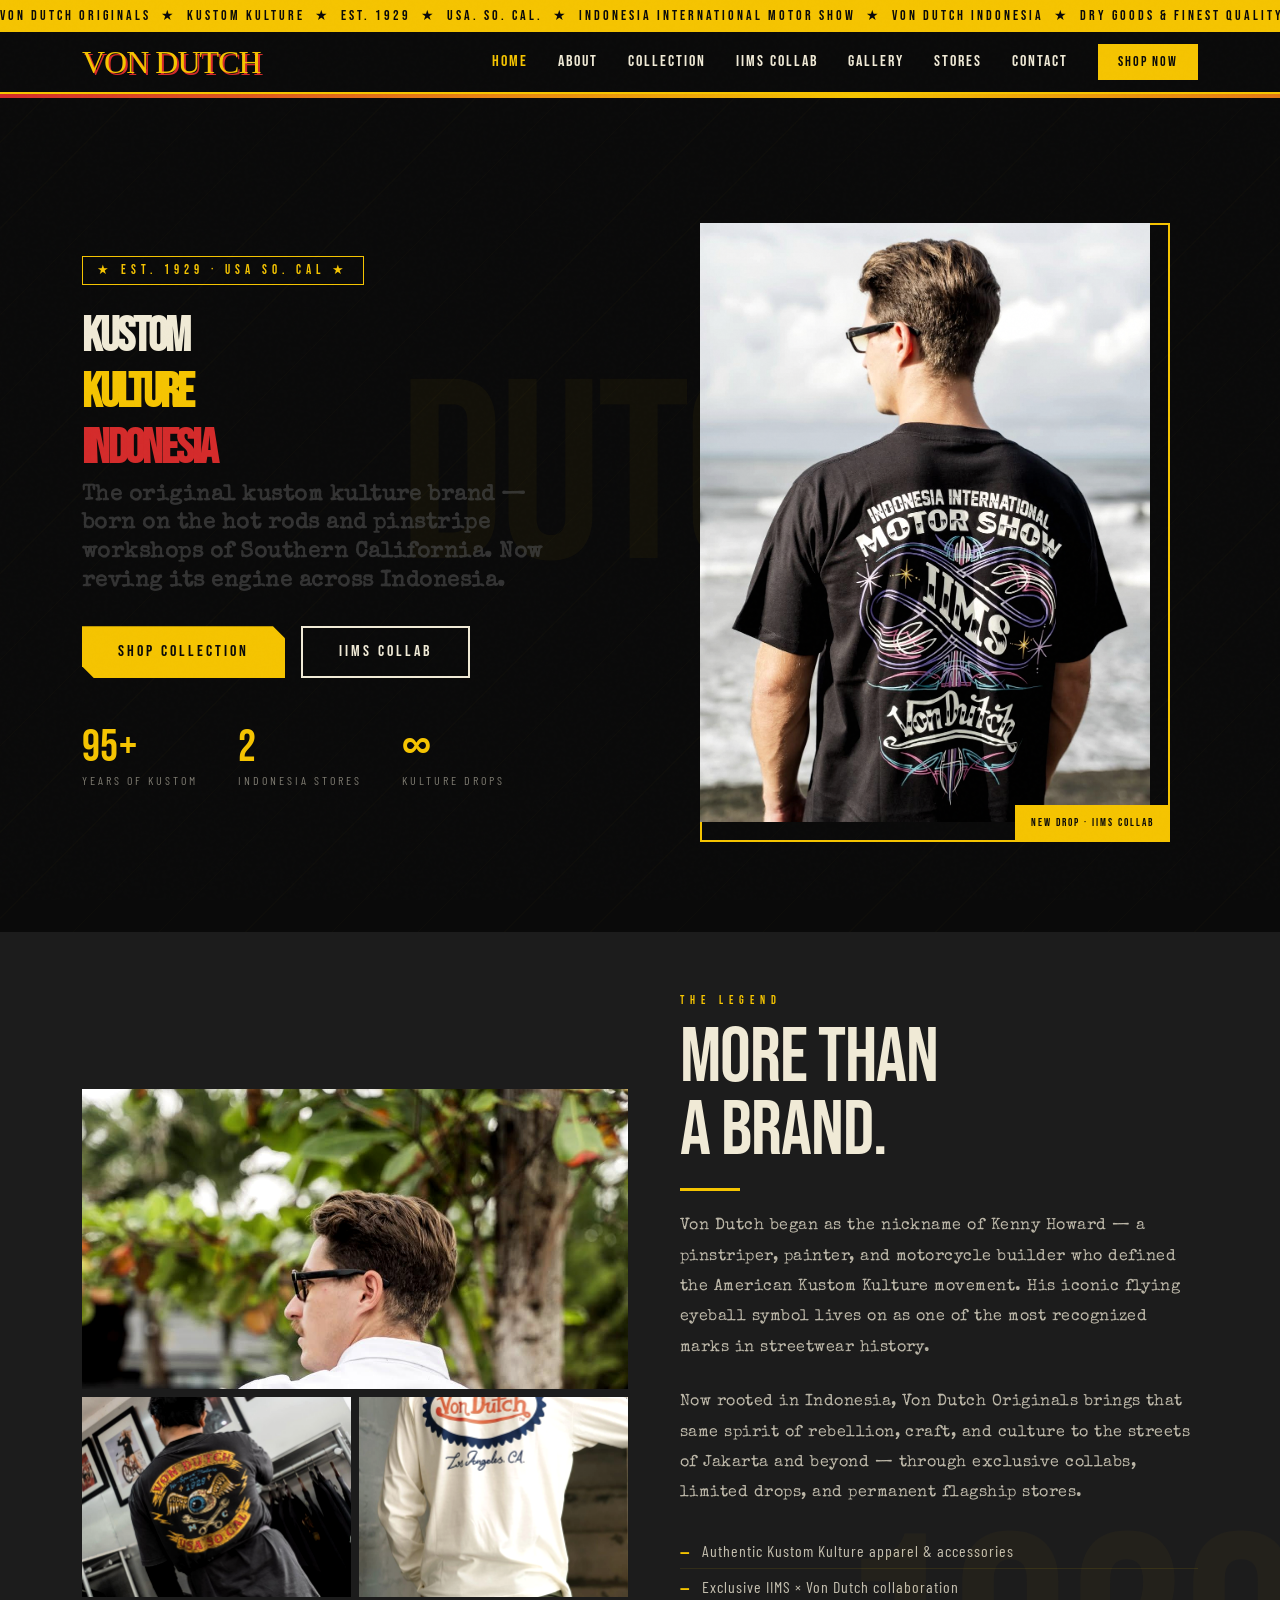
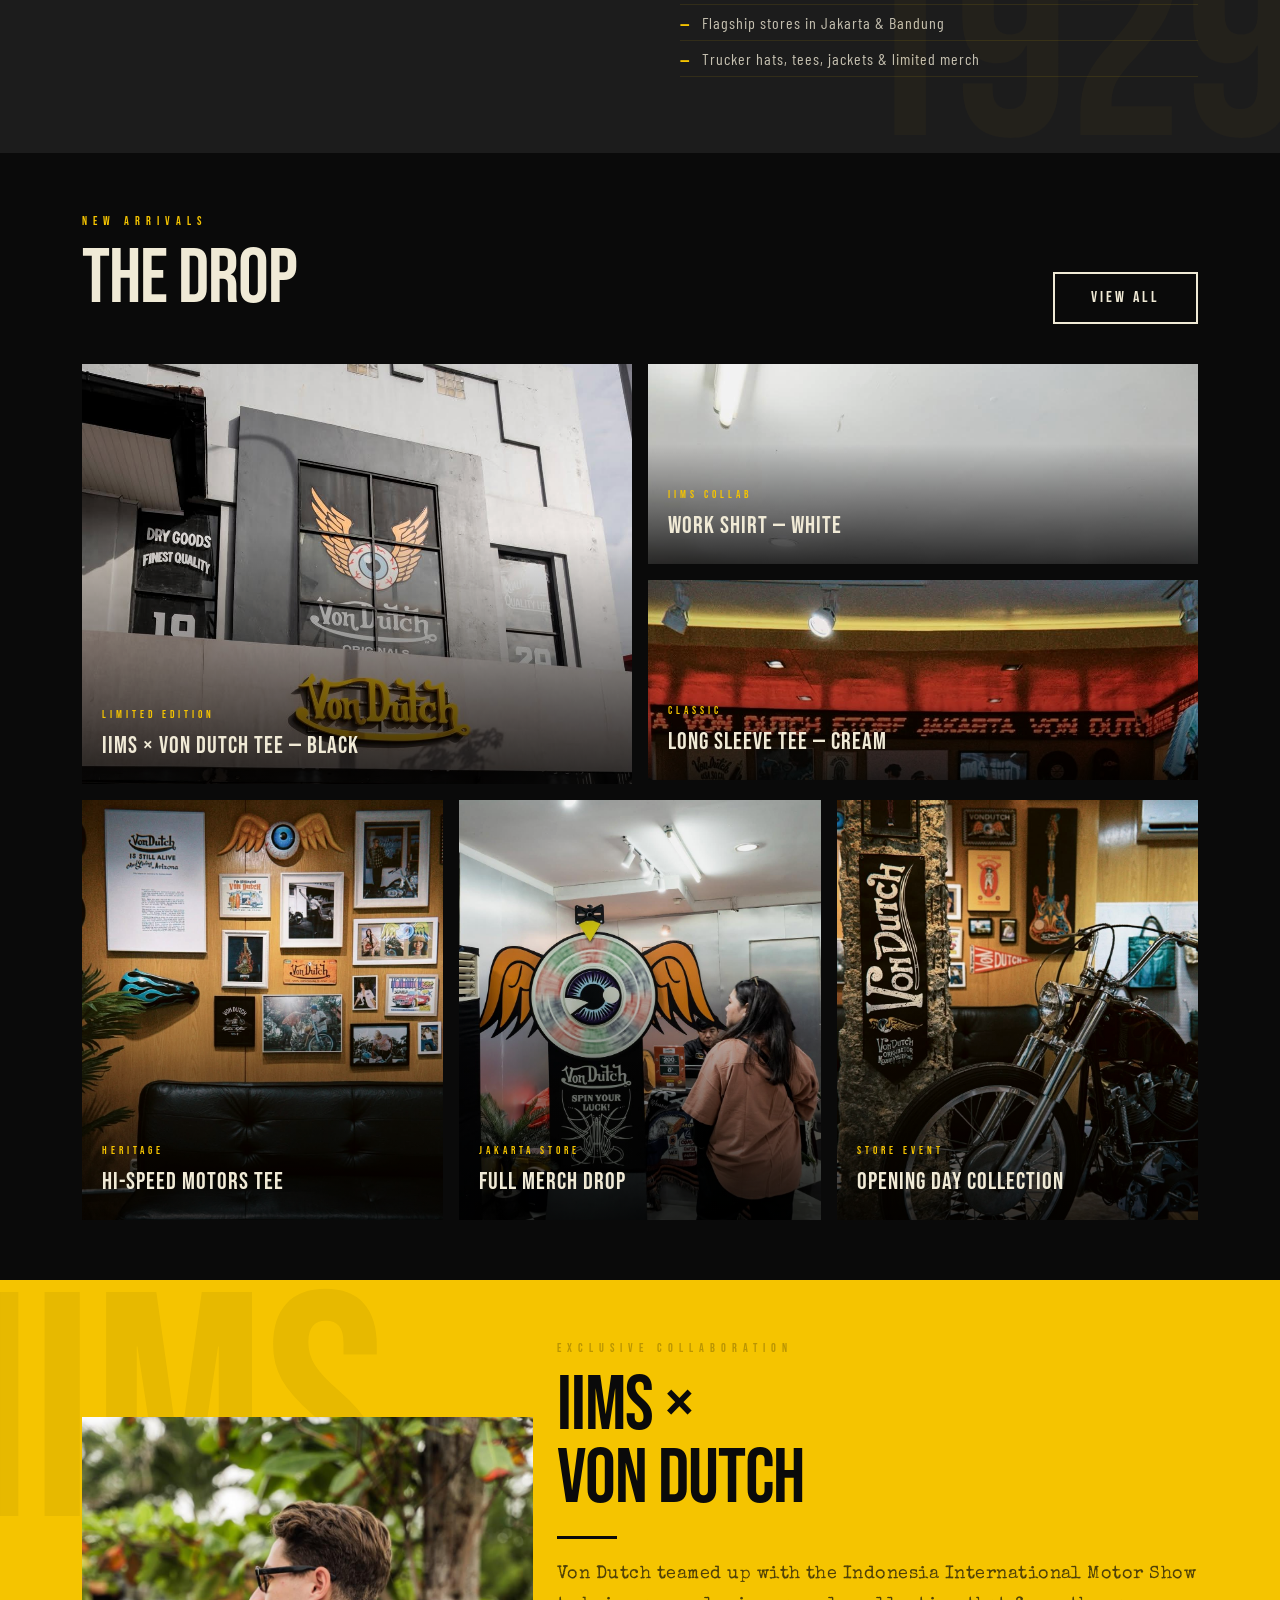
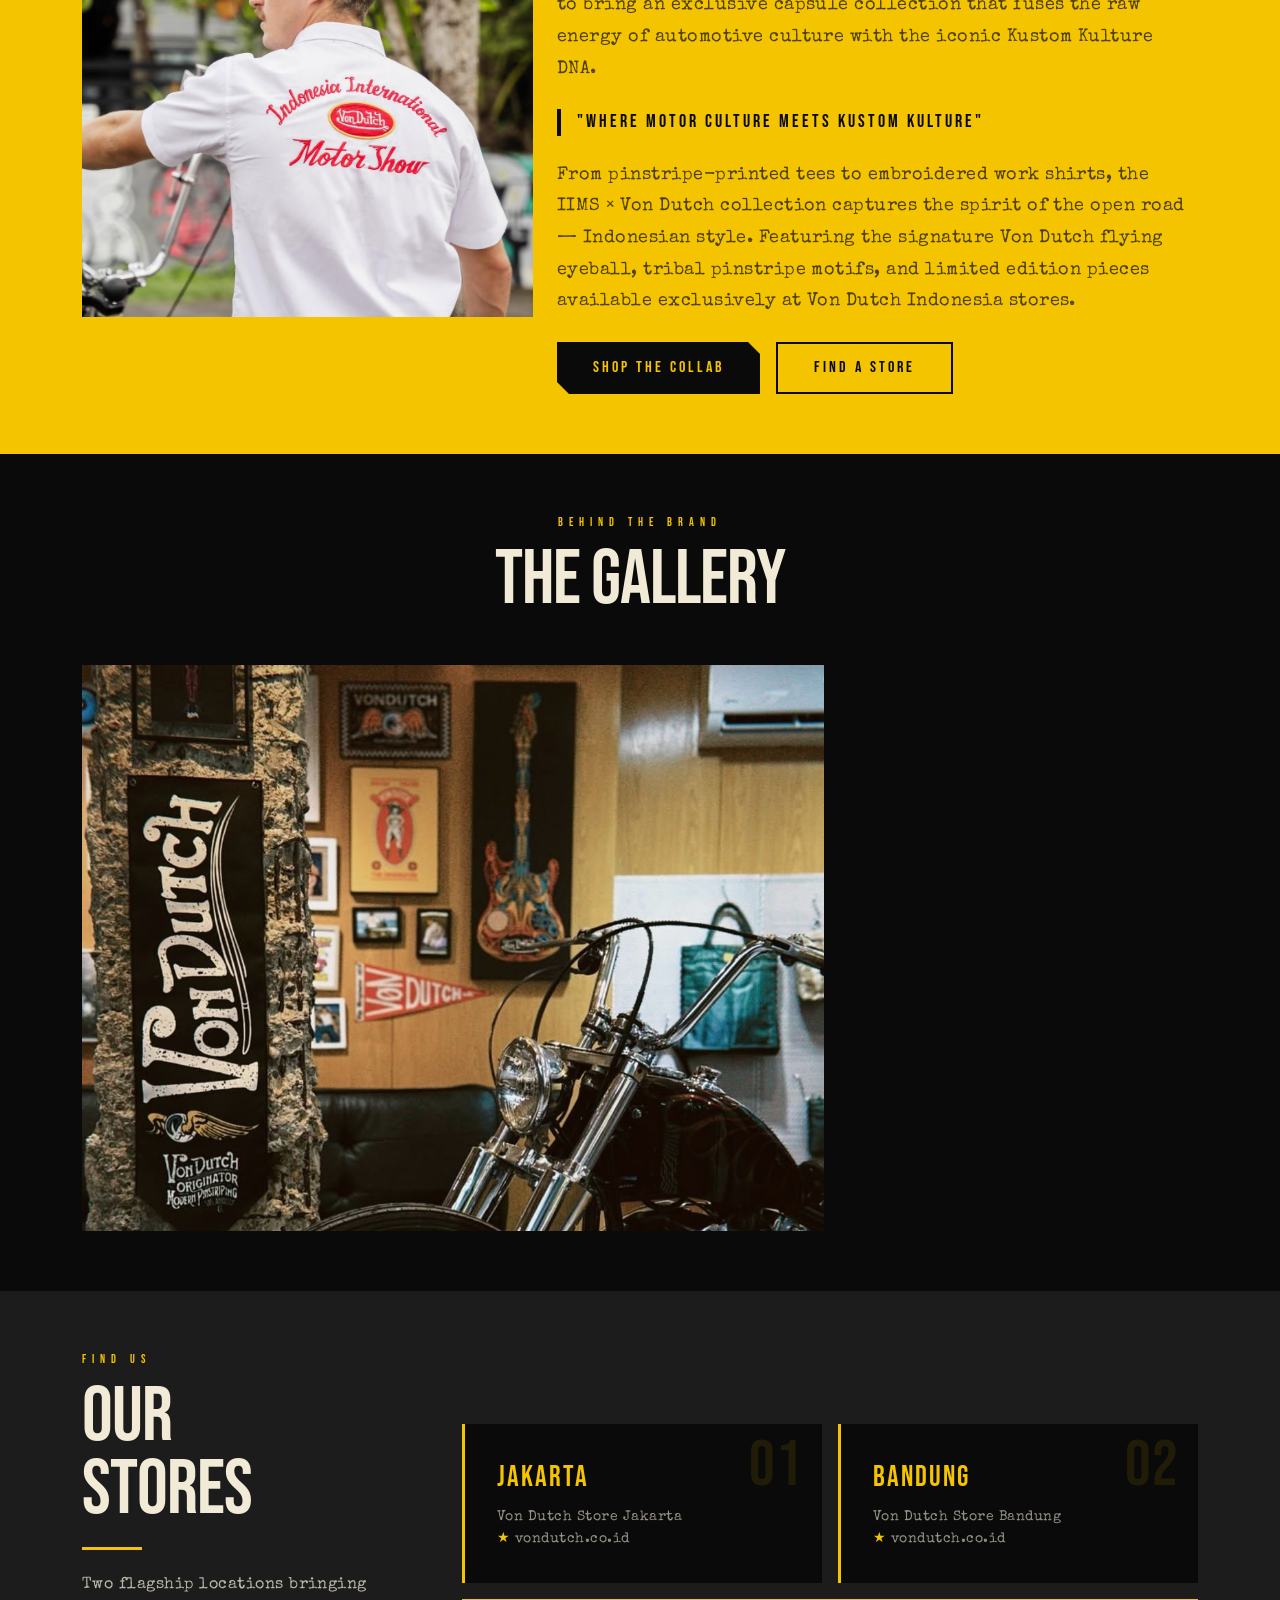
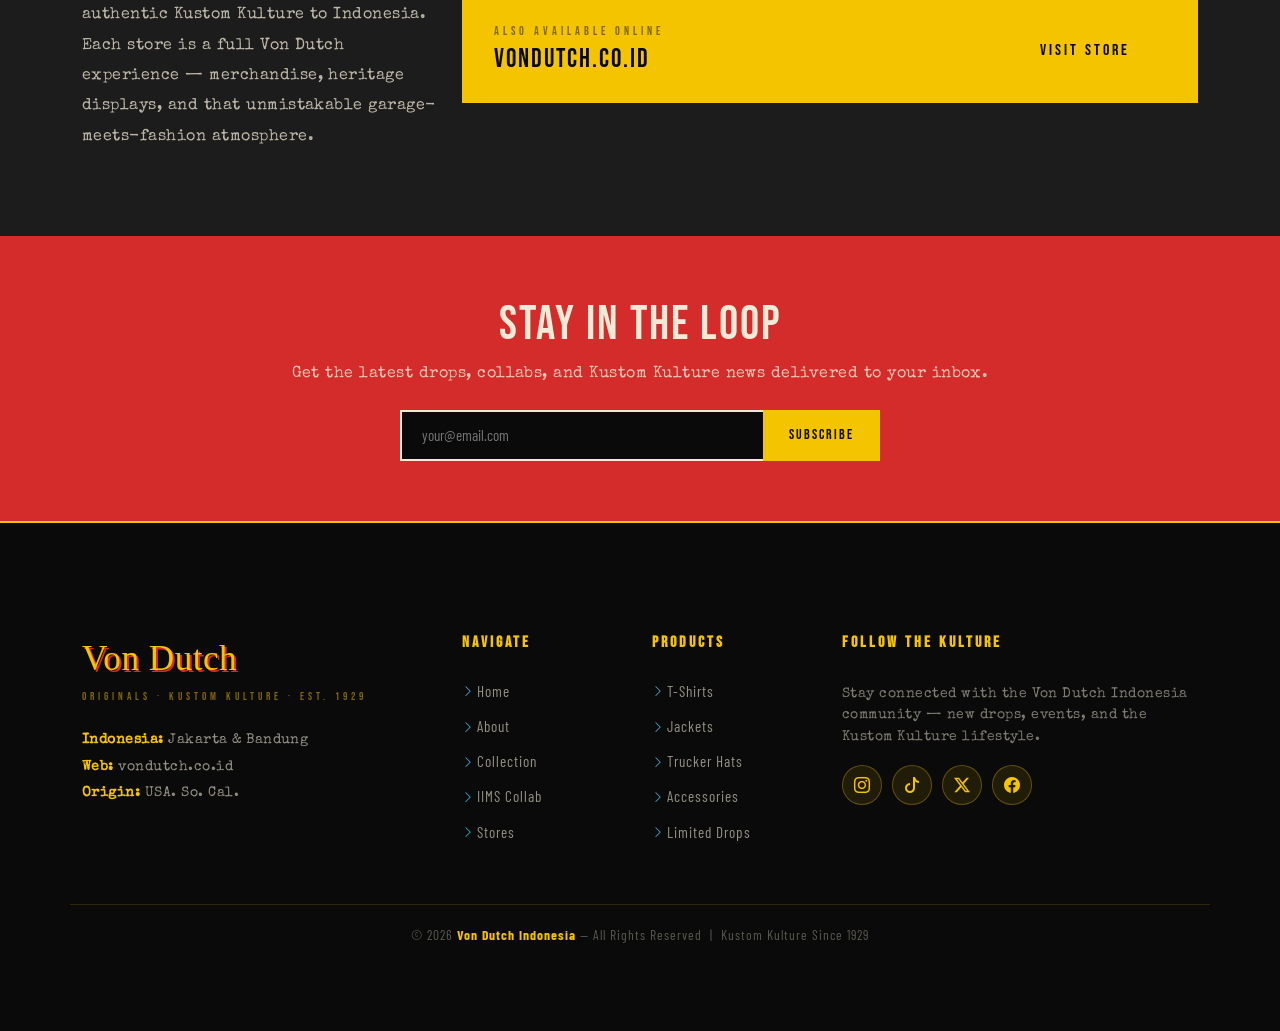
==== tugas_ets.html @ 5fc52a2a "Tugas Pra ETS" ====
<!DOCTYPE html>
<html lang="en">

<head>
  <meta charset="utf-8">
  <meta content="width=device-width, initial-scale=1.0" name="viewport">
  <title>Von Dutch Indonesia — Kustom Kulture Since 1929</title>
  <meta name="description" content="Von Dutch Originals Indonesia — Authentic American Kustom Kulture apparel and accessories.">
  <meta name="keywords" content="Von Dutch, Indonesia, Kustom Kulture, IIMS, streetwear, apparel">

  <!-- Favicons -->
  <link href="assets/img/favicon.png" rel="icon">
  <link href="assets/img/apple-touch-icon.png" rel="apple-touch-icon">

  <!-- Fonts -->
  <link href="https://fonts.googleapis.com" rel="preconnect">
  <link href="https://fonts.gstatic.com" rel="preconnect" crossorigin>
  <link href="https://fonts.googleapis.com/css2?family=Bebas+Neue&family=Permanent+Marker&family=Barlow+Condensed:ital,wght@0,300;0,400;0,600;0,700;0,900;1,700&family=Special+Elite&display=swap" rel="stylesheet">

  <!-- Vendor CSS Files -->
  <link href="assets/vendor/bootstrap/css/bootstrap.min.css" rel="stylesheet">
  <link href="assets/vendor/bootstrap-icons/bootstrap-icons.css" rel="stylesheet">
  <link href="assets/vendor/aos/aos.css" rel="stylesheet">
  <link href="assets/vendor/glightbox/css/glightbox.min.css" rel="stylesheet">
  <link href="assets/vendor/swiper/swiper-bundle.min.css" rel="stylesheet">

  <!-- Main CSS File -->
  <link href="assets/css/main.css" rel="stylesheet">
</head>

<body class="index-page">

  <!-- Ticker -->
  <div class="vd-ticker">
    <span class="vd-ticker-inner">
      VON DUTCH ORIGINALS &nbsp;★&nbsp; KUSTOM KULTURE &nbsp;★&nbsp; EST. 1929 &nbsp;★&nbsp; USA. SO. CAL. &nbsp;★&nbsp; INDONESIA INTERNATIONAL MOTOR SHOW &nbsp;★&nbsp; VON DUTCH INDONESIA &nbsp;★&nbsp; DRY GOODS & FINEST QUALITY &nbsp;★&nbsp; VONDUTCH.CO.ID &nbsp;★&nbsp; VON DUTCH ORIGINALS &nbsp;★&nbsp; KUSTOM KULTURE &nbsp;★&nbsp; EST. 1929 &nbsp;★&nbsp;
    </span>
  </div>

  <header id="header" class="header d-flex align-items-center fixed-top" style="top:32px;">
    <div class="container-fluid container-xl position-relative d-flex align-items-center">

      <a href="index.html" class="logo d-flex align-items-center me-auto">
        <h1 class="sitename">Von Dutch</h1>
      </a>

      <nav id="navmenu" class="navmenu">
        <ul>
          <li><a href="#hero" class="active">Home</a></li>
          <li><a href="#about">About</a></li>
          <li><a href="#collection">Collection</a></li>
          <li><a href="#iims">IIMS Collab</a></li>
          <li><a href="#gallery">Gallery</a></li>
          <li><a href="#stores">Stores</a></li>
          <li><a href="#contact">Contact</a></li>
        </ul>
        <i class="mobile-nav-toggle d-xl-none bi bi-list"></i>
      </nav>

      <a class="btn-getstarted" href="#collection">Shop Now</a>

    </div>
  </header>

  <!-- Pinstripe below header -->
  <div class="pinstripe" style="position:fixed;top:calc(32px + 70px);left:0;right:0;z-index:999;"></div>

  <main class="main">

    <!-- ===== HERO ===== -->
    <section id="hero" class="hero section">
      <div class="hero-bg-text">DUTCH</div>
      <div class="hero-stripes"></div>

      <div class="container" style="padding-top:60px;">
        <div class="row gy-5 align-items-center">
          <div class="col-lg-6 hero-content" data-aos="fade-right">
            <span class="hero-tag">★ Est. 1929 · USA So. Cal ★</span>
            <h1 class="hero-title">
              Kustom
              <span>Kulture</span>
              <em>Indonesia</em>
            </h1>
            <p class="hero-sub">
              The original kustom kulture brand — born on the hot rods and pinstripe workshops of Southern California. Now reving its engine across Indonesia.
            </p>
            <div class="hero-cta">
              <a href="#collection" class="btn-vd-primary">Shop Collection</a>
              <a href="#iims" class="btn-vd-outline">IIMS Collab</a>
            </div>
            <div class="hero-stats">
              <div class="stat-item">
                <div class="stat-num">95+</div>
                <div class="stat-label">Years of Kustom</div>
              </div>
              <div class="stat-item">
                <div class="stat-num">2</div>
                <div class="stat-label">Indonesia Stores</div>
              </div>
              <div class="stat-item">
                <div class="stat-num">∞</div>
                <div class="stat-label">Kulture Drops</div>
              </div>
            </div>
          </div>

          <div class="col-lg-6 hero-img-col" data-aos="fade-left" data-aos-delay="200">
            <div class="hero-img-frame">
              <img src="assets/img/blog/art1.jpeg"
                   onerror="this.src='assets/img/hero-img.png'" alt="Von Dutch IIMS White Shirt">
              <div class="hero-badge">New Drop · IIMS Collab</div>
            </div>
          </div>
        </div>
      </div>
    </section>

    <!-- ===== ABOUT ===== -->
    <section id="about" class="about section">
      <div class="container">
        <div class="row gy-5 align-items-center">
          <div class="col-lg-6" data-aos="fade-right">
            <div class="about-img-grid">
              <img class="img-main"
                src="assets/img/blog/art2.jpeg"
                onerror="this.src='assets/img/about.jpg'" alt="Von Dutch Store Indonesia">
              <img class="img-small"
                src="assets/img/blog/art3.jpeg"
                onerror="this.src='assets/img/about.jpg'" alt="Von Dutch Motorcycle Interior">
              <img class="img-small"
                src="assets/img/blog/art4.jpeg"
                onerror="this.src='assets/img/about.jpg'" alt="Von Dutch Store Wall">
            </div>
          </div>

          <div class="col-lg-6 about-content" data-aos="fade-left" data-aos-delay="150">
            <span class="vd-section-label">The Legend</span>
            <h2 class="vd-section-title">More Than<br>A Brand.</h2>
            <div class="vd-divider"></div>
            <p class="about-text">
              Von Dutch began as the nickname of Kenny Howard — a pinstriper, painter, and motorcycle builder who defined the American Kustom Kulture movement. His iconic flying eyeball symbol lives on as one of the most recognized marks in streetwear history.
            </p>
            <p class="about-text">
              Now rooted in Indonesia, Von Dutch Originals brings that same spirit of rebellion, craft, and culture to the streets of Jakarta and beyond — through exclusive collabs, limited drops, and permanent flagship stores.
            </p>
            <ul class="vd-checklist mt-4">
              <li>Authentic Kustom Kulture apparel & accessories</li>
              <li>Exclusive IIMS × Von Dutch collaboration</li>
              <li>Flagship stores in Jakarta & Bandung</li>
              <li>Trucker hats, tees, jackets & limited merch</li>
            </ul>
          </div>
        </div>
      </div>
    </section>

    <!-- ===== COLLECTION ===== -->
    <section id="collection" class="section">
      <div class="container">
        <div class="collection-header" data-aos="fade-up">
          <div>
            <span class="vd-section-label">New Arrivals</span>
            <h2 class="vd-section-title">The Drop</h2>
          </div>
          <a href="https://www.vondutch.co.id" class="btn-vd-outline" target="_blank">View All</a>
        </div>

        <div class="row g-3">
          <div class="col-lg-6" data-aos="fade-up" data-aos-delay="100">
            <div class="product-card">
              <img src="assets/img/blog/store1.jpeg"
                   onerror="this.src='assets/img/portfolio/portfolio-1.webp'"
                   alt="IIMS Tee Black">
              <div class="product-card-info">
                <div class="product-card-tag">Limited Edition</div>
                <div class="product-card-title">IIMS × Von Dutch Tee — Black</div>
              </div>
            </div>
          </div>
          <div class="col-lg-6" data-aos="fade-up" data-aos-delay="200">
            <div class="row g-3">
              <div class="col-12">
                <div class="product-card">
                  <img src="assets/img/blog/store2.jpeg"
                       alt="IIMS Shirt White" style="height:200px;">
                  <div class="product-card-info">
                    <div class="product-card-tag">IIMS Collab</div>
                    <div class="product-card-title">Work Shirt — White</div>
                  </div>
                </div>
              </div>
              <div class="col-12">
                <div class="product-card">
                  <img src="assets/img/blog/store3.jpeg"
                       alt="Von Dutch Long Sleeve" style="height:200px;">
                  <div class="product-card-info">
                    <div class="product-card-tag">Classic</div>
                    <div class="product-card-title">Long Sleeve Tee — Cream</div>
                  </div>
                </div>
              </div>
            </div>
          </div>

          <div class="col-lg-4" data-aos="fade-up" data-aos-delay="100">
            <div class="product-card">
              <img src="assets/img/blog/store4.jpeg"
                   alt="Hi-Speed Motors Tee">
              <div class="product-card-info">
                <div class="product-card-tag">Heritage</div>
                <div class="product-card-title">Hi-Speed Motors Tee</div>
              </div>
            </div>
          </div>
          <div class="col-lg-4" data-aos="fade-up" data-aos-delay="200">
            <div class="product-card">
              <img src="assets/img/blog/store5.jpeg"
                   alt="Jakarta Store Merch">
              <div class="product-card-info">
                <div class="product-card-tag">Jakarta Store</div>
                <div class="product-card-title">Full Merch Drop</div>
              </div>
            </div>
          </div>
          <div class="col-lg-4" data-aos="fade-up" data-aos-delay="300">
            <div class="product-card">
              <img src="assets/img/blog/motor.jpeg"
                   alt="Store Event">
              <div class="product-card-info">
                <div class="product-card-tag">Store Event</div>
                <div class="product-card-title">Opening Day Collection</div>
              </div>
            </div>
          </div>
        </div>
      </div>
    </section>

    <!-- ===== IIMS COLLAB ===== -->
    <section id="iims" class="section">
      <div class="container">
        <div class="row gy-5 align-items-center">
          <div class="col-lg-5" data-aos="fade-right">
            <div class="iims-img-wrap">
              <img src="assets/img/blog/art2.jpeg"
                   
                   alt="IIMS Von Dutch Spin Wheel">
            </div>
          </div>
          <div class="col-lg-7" data-aos="fade-left" data-aos-delay="150">
            <span class="vd-section-label" style="color:rgba(10,10,10,0.5);">Exclusive Collaboration</span>
            <h2 class="vd-section-title">IIMS ×<br>Von Dutch</h2>
            <div class="vd-divider" style="background:var(--vd-black);"></div>
            <p class="iims-text">
              Von Dutch teamed up with the Indonesia International Motor Show to bring an exclusive capsule collection that fuses the raw energy of automotive culture with the iconic Kustom Kulture DNA.
            </p>
            <div class="iims-highlight">
              "Where Motor Culture Meets Kustom Kulture"
            </div>
            <p class="iims-text">
              From pinstripe-printed tees to embroidered work shirts, the IIMS × Von Dutch collection captures the spirit of the open road — Indonesian style. Featuring the signature Von Dutch flying eyeball, tribal pinstripe motifs, and limited edition pieces available exclusively at Von Dutch Indonesia stores.
            </p>
            <div class="mt-4 d-flex gap-3 flex-wrap">
              <a href="#collection" class="btn-vd-primary" style="background:var(--vd-black);color:var(--vd-yellow);">Shop the Collab</a>
              <a href="#stores" class="btn-vd-outline" style="border-color:var(--vd-black);color:var(--vd-black);">Find a Store</a>
            </div>
          </div>
        </div>
      </div>
    </section>

    <!-- ===== GALLERY ===== -->
    <section id="gallery" class="section">
      <div class="container">
        <div class="text-center mb-5" data-aos="fade-up">
          <span class="vd-section-label">Behind The Brand</span>
          <h2 class="vd-section-title">The Gallery</h2>
        </div>
        <div class="gallery-grid" data-aos="fade-up" data-aos-delay="100">
          <div class="gallery-item">
            <img src="assets/img/blog/motor.jpeg"
                
          </div>
          <div class="gallery-item">
            <img src="assets/img/blog/art2.jpeg"
                
          </div>
          <div class="gallery-item">
            <img src="assets/img/blog/art3.jpeg"
                
          </div>
          <div class="gallery-item">
            <img src="assets/img/blog/art4.jpeg"
                
          </div>
          <div class="gallery-item">
            <img src="assets/img/blog/art5.jpeg"
               
          </div>
        </div>
      </div>
    </section>

    <!-- ===== STORES ===== -->
    <section id="stores" class="section">
      <div class="container">
        <div class="row gy-4 align-items-center">
          <div class="col-lg-4" data-aos="fade-right">
            <span class="vd-section-label">Find Us</span>
            <h2 class="vd-section-title">Our<br>Stores</h2>
            <div class="vd-divider"></div>
            <p class="about-text">
              Two flagship locations bringing authentic Kustom Kulture to Indonesia. Each store is a full Von Dutch experience — merchandise, heritage displays, and that unmistakable garage-meets-fashion atmosphere.
            </p>
          </div>
          <div class="col-lg-8" data-aos="fade-left" data-aos-delay="150">
            <div class="row g-3">
              <div class="col-md-6">
                <div class="store-card">
                  <div class="store-num">01</div>
                  <div class="store-city">Jakarta</div>
                  <div class="store-address">
                    Von Dutch Store Jakarta<br>
                    <span style="color:var(--vd-yellow);">★</span> vondutch.co.id
                  </div>
                </div>
              </div>
              <div class="col-md-6">
                <div class="store-card">
                  <div class="store-num">02</div>
                  <div class="store-city">Bandung</div>
                  <div class="store-address">
                    Von Dutch Store Bandung<br>
                    <span style="color:var(--vd-yellow);">★</span> vondutch.co.id
                  </div>
                </div>
              </div>
              <div class="col-12">
                <div style="background:var(--vd-yellow);padding:24px 32px;display:flex;justify-content:space-between;align-items:center;flex-wrap:wrap;gap:16px;">
                  <div>
                    <div style="font-family:var(--font-display);font-size:0.75rem;letter-spacing:4px;color:var(--vd-black);opacity:0.5;text-transform:uppercase;">Also Available Online</div>
                    <div style="font-family:var(--font-display);font-size:1.6rem;letter-spacing:2px;color:var(--vd-black);text-transform:uppercase;">vondutch.co.id</div>
                  </div>
                  <a href="https://www.vondutch.co.id" target="_blank" class="btn-vd-primary" style="margin:0;">Visit Store</a>
                </div>
              </div>
            </div>
          </div>
        </div>
      </div>
    </section>

    <!-- ===== NEWSLETTER ===== -->
    <div class="vd-newsletter" id="contact">
      <div class="container text-center" data-aos="fade-up">
        <h3>Stay In The Loop</h3>
        <p class="mb-4">Get the latest drops, collabs, and Kustom Kulture news delivered to your inbox.</p>
        <div class="newsletter-input-wrap mx-auto">
          <input type="email" placeholder="your@email.com">
          <button type="button">Subscribe</button>
        </div>
      </div>
    </div>

  </main>

  <!-- Footer -->
  <footer id="footer" class="footer">
    <div class="container footer-top">
      <div class="row gy-4">
        <div class="col-lg-4 col-md-6 footer-about">
          <div class="footer-logo-text mb-1">Von Dutch</div>
          <div class="footer-tagline mb-3">Originals · Kustom Kulture · Est. 1929</div>
          <div class="footer-contact pt-2">
            <p><strong>Indonesia:</strong> <span>Jakarta & Bandung</span></p>
            <p><strong>Web:</strong> <span>vondutch.co.id</span></p>
            <p><strong>Origin:</strong> <span>USA. So. Cal.</span></p>
          </div>
        </div>

        <div class="col-lg-2 col-md-3 footer-links">
          <h4>Navigate</h4>
          <ul>
            <li><i class="bi bi-chevron-right"></i> <a href="#hero">Home</a></li>
            <li><i class="bi bi-chevron-right"></i> <a href="#about">About</a></li>
            <li><i class="bi bi-chevron-right"></i> <a href="#collection">Collection</a></li>
            <li><i class="bi bi-chevron-right"></i> <a href="#iims">IIMS Collab</a></li>
            <li><i class="bi bi-chevron-right"></i> <a href="#stores">Stores</a></li>
          </ul>
        </div>

        <div class="col-lg-2 col-md-3 footer-links">
          <h4>Products</h4>
          <ul>
            <li><i class="bi bi-chevron-right"></i> <a href="#">T-Shirts</a></li>
            <li><i class="bi bi-chevron-right"></i> <a href="#">Jackets</a></li>
            <li><i class="bi bi-chevron-right"></i> <a href="#">Trucker Hats</a></li>
            <li><i class="bi bi-chevron-right"></i> <a href="#">Accessories</a></li>
            <li><i class="bi bi-chevron-right"></i> <a href="#">Limited Drops</a></li>
          </ul>
        </div>

        <div class="col-lg-4 col-md-12">
          <h4>Follow the Kulture</h4>
          <p style="font-family:var(--font-type);color:rgba(240,234,214,0.5);font-size:0.9rem;">Stay connected with the Von Dutch Indonesia community — new drops, events, and the Kustom Kulture lifestyle.</p>
          <div class="social-links d-flex mt-3">
            <a href=""><i class="bi bi-instagram"></i></a>
            <a href=""><i class="bi bi-tiktok"></i></a>
            <a href=""><i class="bi bi-twitter-x"></i></a>
            <a href=""><i class="bi bi-facebook"></i></a>
          </div>
        </div>
      </div>
    </div>

    <div class="container vd-copyright text-center mt-4">
      <p>© 2026 <strong style="color:var(--vd-yellow);">Von Dutch Indonesia</strong> — All Rights Reserved &nbsp;|&nbsp; Kustom Kulture Since 1929</p>
    </div>
  </footer>

  <!-- Scroll Top -->
  <a href="#" id="scroll-top" class="scroll-top d-flex align-items-center justify-content-center"><i class="bi bi-arrow-up-short"></i></a>

  <!-- Preloader -->
  <div id="preloader"></div>

  <!-- Vendor JS Files -->
  <script src="assets/vendor/bootstrap/js/bootstrap.bundle.min.js"></script>
  <script src="assets/vendor/php-email-form/validate.js"></script>
  <script src="assets/vendor/aos/aos.js"></script>
  <script src="assets/vendor/glightbox/js/glightbox.min.js"></script>
  <script src="assets/vendor/swiper/swiper-bundle.min.js"></script>
  <script src="assets/vendor/waypoints/noframework.waypoints.js"></script>
  <script src="assets/vendor/imagesloaded/imagesloaded.pkgd.min.js"></script>
  <script src="assets/vendor/isotope-layout/isotope.pkgd.min.js"></script>
  <script src="assets/js/main.js"></script>

  <script>
    // Fix header offset for ticker
    document.addEventListener('DOMContentLoaded', () => {
      const header = document.getElementById('header');
      const ticker = document.querySelector('.vd-ticker');
      if (ticker && header) {
        const tickerH = ticker.offsetHeight;
        header.style.top = tickerH + 'px';
        document.querySelector('.pinstripe').style.top = (tickerH + header.offsetHeight) + 'px';
      }
    });
  </script>

</body>
</html>
---- assets/css/main.css ----
/**
* Template Name: Arsha
* Template URL: https://bootstrapmade.com/arsha-free-bootstrap-html-template-corporate/
* Updated: Feb 22 2025 with Bootstrap v5.3.3
* Author: BootstrapMade.com
* License: https://bootstrapmade.com/license/
*/

/*--------------------------------------------------------------
# Font & Color Variables
# Help: https://bootstrapmade.com/color-system/
--------------------------------------------------------------*/
/* Fonts */
:root {
  --default-font: "Open Sans",  system-ui, -apple-system, "Segoe UI", Roboto, "Helvetica Neue", Arial, "Noto Sans", "Liberation Sans", sans-serif, "Apple Color Emoji", "Segoe UI Emoji", "Segoe UI Symbol", "Noto Color Emoji";
  --heading-font: "Jost",  sans-serif;
  --nav-font: "Poppins",  sans-serif;
}

/* Global Colors - The following color variables are used throughout the website. Updating them here will change the color scheme of the entire website */
:root { 
  --background-color: #ffffff; /* Background color for the entire website, including individual sections */
  --default-color: #444444; /* Default color used for the majority of the text content across the entire website */
  --heading-color: #37517e; /* Color for headings, subheadings and title throughout the website */
  --accent-color: #47b2e4; /* Accent color that represents your brand on the website. It's used for buttons, links, and other elements that need to stand out */
  --surface-color: #ffffff; /* The surface color is used as a background of boxed elements within sections, such as cards, icon boxes, or other elements that require a visual separation from the global background. */
  --contrast-color: #ffffff; /* Contrast color for text, ensuring readability against backgrounds of accent, heading, or default colors. */
}

/* Nav Menu Colors - The following color variables are used specifically for the navigation menu. They are separate from the global colors to allow for more customization options */
:root {
  --nav-color: #ffffff;  /* The default color of the main navmenu links */
  --nav-hover-color: #47b2e4; /* Applied to main navmenu links when they are hovered over or active */
  --nav-mobile-background-color: #ffffff; /* Used as the background color for mobile navigation menu */
  --nav-dropdown-background-color: #ffffff; /* Used as the background color for dropdown items that appear when hovering over primary navigation items */
  --nav-dropdown-color: #444444; /* Used for navigation links of the dropdown items in the navigation menu. */
  --nav-dropdown-hover-color: #47b2e4; /* Similar to --nav-hover-color, this color is applied to dropdown navigation links when they are hovered over. */
}

/* Color Presets - These classes override global colors when applied to any section or element, providing reuse of the sam color scheme. */

.light-background {
  --background-color: #f5f6f8;
  --surface-color: #ffffff;
}

.dark-background {
  --background-color: #37517e;
  --default-color: #ffffff;
  --heading-color: #ffffff;
  --surface-color: #4668a2;
  --contrast-color: #ffffff;
}

/* Smooth scroll */
:root {
  scroll-behavior: smooth;
}

/*--------------------------------------------------------------
# General Styling & Shared Classes
--------------------------------------------------------------*/
body {
  color: var(--default-color);
  background-color: var(--background-color);
  font-family: var(--default-font);
}

a {
  color: var(--accent-color);
  text-decoration: none;
  transition: 0.3s;
}

a:hover {
  color: color-mix(in srgb, var(--accent-color), transparent 25%);
  text-decoration: none;
}

h1,
h2,
h3,
h4,
h5,
h6 {
  color: var(--heading-color);
  font-family: var(--heading-font);
}

/* PHP Email Form Messages
------------------------------*/
.php-email-form .error-message {
  display: none;
  background: #df1529;
  color: #ffffff;
  text-align: left;
  padding: 15px;
  margin-bottom: 24px;
  font-weight: 600;
}

.php-email-form .sent-message {
  display: none;
  color: #ffffff;
  background: #059652;
  text-align: center;
  padding: 15px;
  margin-bottom: 24px;
  font-weight: 600;
}

.php-email-form .loading {
  display: none;
  background: var(--surface-color);
  text-align: center;
  padding: 15px;
  margin-bottom: 24px;
}

.php-email-form .loading:before {
  content: "";
  display: inline-block;
  border-radius: 50%;
  width: 24px;
  height: 24px;
  margin: 0 10px -6px 0;
  border: 3px solid var(--accent-color);
  border-top-color: var(--surface-color);
  animation: php-email-form-loading 1s linear infinite;
}

@keyframes php-email-form-loading {
  0% {
    transform: rotate(0deg);
  }

  100% {
    transform: rotate(360deg);
  }
}

/*--------------------------------------------------------------
# Global Header
--------------------------------------------------------------*/
.header {
  --background-color: #3d4d6a;
  --heading-color: #ffffff;
  color: var(--default-color);
  background-color: var(--background-color);
  padding: 15px 0;
  transition: all 0.5s;
  z-index: 997;
}

.header .logo {
  line-height: 1;
}

.header .logo img {
  max-height: 36px;
  margin-right: 8px;
}

.header .logo h1 {
  font-size: 30px;
  margin: 0;
  font-weight: 500;
  color: var(--heading-color);
  letter-spacing: 2px;
  text-transform: uppercase;
}

.header .btn-getstarted,
.header .btn-getstarted:focus {
  color: var(--contrast-color);
  background: var(--accent-color);
  font-size: 14px;
  padding: 8px 25px;
  margin: 0 0 0 30px;
  border-radius: 50px;
  transition: 0.3s;
}

.header .btn-getstarted:hover,
.header .btn-getstarted:focus:hover {
  color: var(--contrast-color);
  background: color-mix(in srgb, var(--accent-color), transparent 15%);
}

@media (max-width: 1200px) {
  .header .logo {
    order: 1;
  }

  .header .btn-getstarted {
    order: 2;
    margin: 0 15px 0 0;
    padding: 6px 15px;
  }

  .header .navmenu {
    order: 3;
  }
}

/* Index Page Header
------------------------------*/
.index-page .header {
  --background-color: rgba(255, 255, 255, 0);
  --heading-color: #ffffff;
  --nav-color: #ffffff;
}

/* Index Page Header on Scroll
------------------------------*/
.index-page.scrolled .header {
  --background-color: rgba(40, 58, 90, 0.9);
}

/*--------------------------------------------------------------
# Navigation Menu
--------------------------------------------------------------*/
/* Desktop Navigation */
@media (min-width: 1200px) {
  .navmenu {
    padding: 0;
  }

  .navmenu ul {
    margin: 0;
    padding: 0;
    display: flex;
    list-style: none;
    align-items: center;
  }

  .navmenu li {
    position: relative;
  }

  .navmenu a,
  .navmenu a:focus {
    color: var(--nav-color);
    padding: 18px 15px;
    font-size: 15px;
    font-family: var(--nav-font);
    font-weight: 400;
    display: flex;
    align-items: center;
    justify-content: space-between;
    white-space: nowrap;
    transition: 0.3s;
  }

  .navmenu a i,
  .navmenu a:focus i {
    font-size: 12px;
    line-height: 0;
    margin-left: 5px;
    transition: 0.3s;
  }

  .navmenu li:last-child a {
    padding-right: 0;
  }

  .navmenu li:hover>a,
  .navmenu .active,
  .navmenu .active:focus {
    color: var(--nav-hover-color);
  }

  .navmenu .dropdown ul {
    margin: 0;
    padding: 10px 0;
    background: var(--nav-dropdown-background-color);
    display: block;
    position: absolute;
    visibility: hidden;
    left: 14px;
    top: 130%;
    opacity: 0;
    transition: 0.3s;
    border-radius: 4px;
    z-index: 99;
    box-shadow: 0px 0px 30px rgba(0, 0, 0, 0.1);
  }

  .navmenu .dropdown ul li {
    min-width: 200px;
  }

  .navmenu .dropdown ul a {
    padding: 10px 20px;
    font-size: 15px;
    text-transform: none;
    color: var(--nav-dropdown-color);
  }

  .navmenu .dropdown ul a i {
    font-size: 12px;
  }

  .navmenu .dropdown ul a:hover,
  .navmenu .dropdown ul .active:hover,
  .navmenu .dropdown ul li:hover>a {
    color: var(--nav-dropdown-hover-color);
  }

  .navmenu .dropdown:hover>ul {
    opacity: 1;
    top: 100%;
    visibility: visible;
  }

  .navmenu .dropdown .dropdown ul {
    top: 0;
    left: -90%;
    visibility: hidden;
  }

  .navmenu .dropdown .dropdown:hover>ul {
    opacity: 1;
    top: 0;
    left: -100%;
    visibility: visible;
  }

  .navmenu .megamenu {
    position: static;
  }

  .navmenu .megamenu ul {
    margin: 0;
    padding: 10px;
    background: var(--nav-dropdown-background-color);
    box-shadow: 0px 0px 20px rgba(0, 0, 0, 0.1);
    position: absolute;
    top: 130%;
    left: 0;
    right: 0;
    visibility: hidden;
    opacity: 0;
    display: flex;
    transition: 0.3s;
    border-radius: 4px;
    z-index: 99;
  }

  .navmenu .megamenu ul li {
    flex: 1;
  }

  .navmenu .megamenu ul li a,
  .navmenu .megamenu ul li:hover>a {
    padding: 10px 20px;
    font-size: 15px;
    color: var(--nav-dropdown-color);
  }

  .navmenu .megamenu ul li a:hover,
  .navmenu .megamenu ul li .active,
  .navmenu .megamenu ul li .active:hover {
    color: var(--nav-dropdown-hover-color);
  }

  .navmenu .megamenu:hover>ul {
    opacity: 1;
    top: 100%;
    visibility: visible;
  }

  .navmenu .dd-box-shadow {
    box-shadow: 0px 0px 30px rgba(0, 0, 0, 0.1);
  }
}

/* Mobile Navigation */
@media (max-width: 1199px) {
  .mobile-nav-toggle {
    color: var(--nav-color);
    font-size: 28px;
    line-height: 0;
    margin-right: 10px;
    cursor: pointer;
    transition: color 0.3s;
  }

  .navmenu {
    padding: 0;
    z-index: 9997;
  }

  .navmenu ul {
    display: none;
    list-style: none;
    position: absolute;
    inset: 60px 20px 20px 20px;
    padding: 10px 0;
    margin: 0;
    border-radius: 6px;
    background-color: var(--nav-mobile-background-color);
    overflow-y: auto;
    transition: 0.3s;
    z-index: 9998;
    box-shadow: 0px 0px 30px rgba(0, 0, 0, 0.1);
  }

  .navmenu a,
  .navmenu a:focus {
    color: var(--nav-dropdown-color);
    padding: 10px 20px;
    font-family: var(--nav-font);
    font-size: 17px;
    font-weight: 500;
    display: flex;
    align-items: center;
    justify-content: space-between;
    white-space: nowrap;
    transition: 0.3s;
  }

  .navmenu a i,
  .navmenu a:focus i {
    font-size: 12px;
    line-height: 0;
    margin-left: 5px;
    width: 30px;
    height: 30px;
    display: flex;
    align-items: center;
    justify-content: center;
    border-radius: 50%;
    transition: 0.3s;
    background-color: color-mix(in srgb, var(--accent-color), transparent 90%);
  }

  .navmenu a i:hover,
  .navmenu a:focus i:hover {
    background-color: var(--accent-color);
    color: var(--contrast-color);
  }

  .navmenu a:hover,
  .navmenu .active,
  .navmenu .active:focus {
    color: var(--nav-dropdown-hover-color);
  }

  .navmenu .active i,
  .navmenu .active:focus i {
    background-color: var(--accent-color);
    color: var(--contrast-color);
    transform: rotate(180deg);
  }

  .navmenu .dropdown ul {
    position: static;
    display: none;
    z-index: 99;
    padding: 10px 0;
    margin: 10px 20px;
    background-color: var(--nav-dropdown-background-color);
    border: 1px solid color-mix(in srgb, var(--default-color), transparent 90%);
    box-shadow: none;
    transition: all 0.5s ease-in-out;
  }

  .navmenu .dropdown ul ul {
    background-color: rgba(33, 37, 41, 0.1);
  }

  .navmenu .dropdown>.dropdown-active {
    display: block;
    background-color: rgba(33, 37, 41, 0.03);
  }

  .mobile-nav-active {
    overflow: hidden;
  }

  .mobile-nav-active .mobile-nav-toggle {
    color: #fff;
    position: absolute;
    font-size: 32px;
    top: 15px;
    right: 15px;
    margin-right: 0;
    z-index: 9999;
  }

  .mobile-nav-active .navmenu {
    position: fixed;
    overflow: hidden;
    inset: 0;
    background: rgba(33, 37, 41, 0.8);
    transition: 0.3s;
  }

  .mobile-nav-active .navmenu>ul {
    display: block;
  }
}

/*--------------------------------------------------------------
# Global Footer
--------------------------------------------------------------*/
.footer {
  color: var(--default-color);
  background-color: var(--background-color);
  font-size: 14px;
  padding-bottom: 50px;
  position: relative;
}

.footer .footer-newsletter {
  background-color: color-mix(in srgb, var(--heading-color), transparent 95%);
  padding: 50px 0;
}

.footer .footer-newsletter h4 {
  font-size: 24px;
}

.footer .footer-newsletter .newsletter-form {
  margin-top: 30px;
  margin-bottom: 15px;
  padding: 6px 8px;
  position: relative;
  background-color: color-mix(in srgb, var(--background-color), transparent 50%);
  border: 1px solid color-mix(in srgb, var(--default-color), transparent 90%);
  box-shadow: 0px 2px 25px rgba(0, 0, 0, 0.1);
  display: flex;
  transition: 0.3s;
  border-radius: 50px;
}

.footer .footer-newsletter .newsletter-form:focus-within {
  border-color: var(--accent-color);
}

.footer .footer-newsletter .newsletter-form input[type=email] {
  border: 0;
  padding: 4px;
  width: 100%;
  background-color: color-mix(in srgb, var(--background-color), transparent 50%);
  color: var(--default-color);
}

.footer .footer-newsletter .newsletter-form input[type=email]:focus-visible {
  outline: none;
}

.footer .footer-newsletter .newsletter-form input[type=submit] {
  border: 0;
  font-size: 16px;
  padding: 0 20px;
  margin: -7px -8px -7px 0;
  background: var(--accent-color);
  color: var(--contrast-color);
  transition: 0.3s;
  border-radius: 50px;
}

.footer .footer-newsletter .newsletter-form input[type=submit]:hover {
  background: color-mix(in srgb, var(--accent-color), transparent 20%);
}

.footer .footer-top {
  padding-top: 50px;
}

.footer .social-links a {
  display: flex;
  align-items: center;
  justify-content: center;
  width: 40px;
  height: 40px;
  border-radius: 50%;
  border: 1px solid color-mix(in srgb, var(--default-color), transparent 50%);
  font-size: 16px;
  color: color-mix(in srgb, var(--default-color), transparent 20%);
  margin-right: 10px;
  transition: 0.3s;
}

.footer .social-links a:hover {
  color: var(--accent-color);
  border-color: var(--accent-color);
}

.footer h4 {
  font-size: 16px;
  font-weight: bold;
  position: relative;
  padding-bottom: 12px;
}

.footer .footer-links {
  margin-bottom: 30px;
}

.footer .footer-links ul {
  list-style: none;
  padding: 0;
  margin: 0;
}

.footer .footer-links ul i {
  margin-right: 3px;
  font-size: 12px;
  line-height: 0;
  color: var(--accent-color);
}

.footer .footer-links ul li {
  padding: 10px 0;
  display: flex;
  align-items: center;
}

.footer .footer-links ul li:first-child {
  padding-top: 0;
}

.footer .footer-links ul a {
  display: inline-block;
  color: color-mix(in srgb, var(--default-color), transparent 20%);
  line-height: 1;
}

.footer .footer-links ul a:hover {
  color: var(--accent-color);
}

.footer .footer-about a {
  color: var(--heading-color);
  font-size: 28px;
  font-weight: 600;
  text-transform: uppercase;
  font-family: var(--heading-font);
}

.footer .footer-contact p {
  margin-bottom: 5px;
}

.footer .copyright {
  padding-top: 25px;
  padding-bottom: 25px;
  border-top: 1px solid color-mix(in srgb, var(--default-color), transparent 90%);
}

.footer .copyright p {
  margin-bottom: 0;
}

.footer .credits {
  margin-top: 6px;
  font-size: 13px;
}

/*--------------------------------------------------------------
# Preloader
--------------------------------------------------------------*/
#preloader {
  position: fixed;
  inset: 0;
  z-index: 999999;
  overflow: hidden;
  background: var(--background-color);
  transition: all 0.6s ease-out;
}

#preloader:before {
  content: "";
  position: fixed;
  top: calc(50% - 30px);
  left: calc(50% - 30px);
  border: 6px solid #ffffff;
  border-color: var(--accent-color) transparent var(--accent-color) transparent;
  border-radius: 50%;
  width: 60px;
  height: 60px;
  animation: animate-preloader 1.5s linear infinite;
}

@keyframes animate-preloader {
  0% {
    transform: rotate(0deg);
  }

  100% {
    transform: rotate(360deg);
  }
}

/*--------------------------------------------------------------
# Scroll Top Button
--------------------------------------------------------------*/
.scroll-top {
  position: fixed;
  visibility: hidden;
  opacity: 0;
  right: 15px;
  bottom: -15px;
  z-index: 99999;
  background-color: var(--accent-color);
  width: 44px;
  height: 44px;
  border-radius: 50px;
  transition: all 0.4s;
}

.scroll-top i {
  font-size: 24px;
  color: var(--contrast-color);
  line-height: 0;
}

.scroll-top:hover {
  background-color: color-mix(in srgb, var(--accent-color), transparent 20%);
  color: var(--contrast-color);
}

.scroll-top.active {
  visibility: visible;
  opacity: 1;
  bottom: 15px;
}

/*--------------------------------------------------------------
# Disable aos animation delay on mobile devices
--------------------------------------------------------------*/
@media screen and (max-width: 768px) {
  [data-aos-delay] {
    transition-delay: 0 !important;
  }
}

/*--------------------------------------------------------------
# Global Page Titles & Breadcrumbs
--------------------------------------------------------------*/
.page-title {
  --background-color: color-mix(in srgb, var(--default-color), transparent 96%);
  color: var(--default-color);
  background-color: var(--background-color);
  padding: 20px 0;
  position: relative;
}

.page-title h1 {
  font-size: 28px;
  font-weight: 700;
  margin: 0;
}

.page-title .breadcrumbs ol {
  display: flex;
  flex-wrap: wrap;
  list-style: none;
  padding: 0 0 10px 0;
  margin: 0;
  font-size: 14px;
}

.page-title .breadcrumbs ol li+li {
  padding-left: 10px;
}

.page-title .breadcrumbs ol li+li::before {
  content: "/";
  display: inline-block;
  padding-right: 10px;
  color: color-mix(in srgb, var(--default-color), transparent 70%);
}

/*--------------------------------------------------------------
# Global Sections
--------------------------------------------------------------*/
section,
.section {
  color: var(--default-color);
  background-color: var(--background-color);
  padding: 60px 0;
  scroll-margin-top: 88px;
  overflow: clip;
}

@media (max-width: 1199px) {

  section,
  .section {
    scroll-margin-top: 66px;
  }
}

/*--------------------------------------------------------------
# Global Section Titles
--------------------------------------------------------------*/
.section-title {
  text-align: center;
  padding-bottom: 60px;
  position: relative;
}

.section-title h2 {
  font-size: 32px;
  font-weight: 700;
  margin-bottom: 20px;
  padding-bottom: 20px;
  text-transform: uppercase;
  position: relative;
}

.section-title h2:before {
  content: "";
  position: absolute;
  display: block;
  width: 160px;
  height: 1px;
  background: color-mix(in srgb, var(--default-color), transparent 60%);
  left: 0;
  right: 0;
  bottom: 1px;
  margin: auto;
}

.section-title h2::after {
  content: "";
  position: absolute;
  display: block;
  width: 60px;
  height: 3px;
  background: var(--accent-color);
  left: 0;
  right: 0;
  bottom: 0;
  margin: auto;
}

.section-title p {
  margin-bottom: 0;
}

/*--------------------------------------------------------------
# Hero Section
--------------------------------------------------------------*/
.hero {
  width: 100%;
  min-height: 80vh;
  position: relative;
  padding: 120px 0 60px 0;
  display: flex;
  align-items: center;
}

.hero h1 {
  margin: 0;
  font-size: 48px;
  font-weight: 700;
  line-height: 56px;
}

.hero p {
  color: color-mix(in srgb, var(--default-color), transparent 30%);
  margin: 5px 0 30px 0;
  font-size: 22px;
  line-height: 1.3;
  font-weight: 600;
}

.hero .btn-get-started {
  color: var(--contrast-color);
  background: var(--accent-color);
  font-family: var(--heading-font);
  font-weight: 500;
  font-size: 15px;
  letter-spacing: 1px;
  display: inline-block;
  padding: 10px 28px 12px 28px;
  border-radius: 50px;
  transition: 0.5s;
}

.hero .btn-get-started:hover {
  color: var(--contrast-color);
  background: color-mix(in srgb, var(--accent-color), transparent 15%);
}

.hero .btn-watch-video {
  font-size: 16px;
  transition: 0.5s;
  margin-left: 25px;
  color: var(--default-color);
  font-weight: 600;
}

.hero .btn-watch-video i {
  color: var(--contrast-color);
  font-size: 32px;
  transition: 0.3s;
  line-height: 0;
  margin-right: 8px;
}

.hero .btn-watch-video:hover {
  color: var(--accent-color);
}

.hero .btn-watch-video:hover i {
  color: color-mix(in srgb, var(--accent-color), transparent 15%);
}

.hero .animated {
  animation: up-down 2s ease-in-out infinite alternate-reverse both;
}

@media (max-width: 640px) {
  .hero h1 {
    font-size: 28px;
    line-height: 36px;
  }

  .hero p {
    font-size: 18px;
    line-height: 24px;
    margin-bottom: 30px;
  }

  .hero .btn-get-started,
  .hero .btn-watch-video {
    font-size: 13px;
  }
}

@keyframes up-down {
  0% {
    transform: translateY(10px);
  }

  100% {
    transform: translateY(-10px);
  }
}

/*--------------------------------------------------------------
# Clients Section
--------------------------------------------------------------*/
.clients {
  padding: 12px 0;
}

.clients .swiper {
  padding: 10px 0;
}

.clients .swiper-wrapper {
  height: auto;
}

.clients .swiper-slide img {
  transition: 0.3s;
  padding: 0 10px;
}

.clients .swiper-slide img:hover {
  transform: scale(1.1);
}

/*--------------------------------------------------------------
# About Section
--------------------------------------------------------------*/
.about ul {
  list-style: none;
  padding: 0;
}

.about ul li {
  padding-bottom: 5px;
  display: flex;
  align-items: center;
}

.about ul i {
  font-size: 20px;
  padding-right: 4px;
  color: var(--accent-color);
}

.about .read-more {
  color: var(--accent-color);
  font-family: var(--heading-font);
  font-weight: 500;
  font-size: 16px;
  letter-spacing: 1px;
  padding: 8px 28px;
  border-radius: 5px;
  transition: 0.3s;
  display: inline-flex;
  align-items: center;
  justify-content: center;
  border: 2px solid var(--accent-color);
}

.about .read-more i {
  font-size: 18px;
  margin-left: 5px;
  line-height: 0;
  transition: 0.3s;
}

.about .read-more:hover {
  background: var(--accent-color);
  color: var(--contrast-color);
}

.about .read-more:hover i {
  transform: translate(5px, 0);
}

/*--------------------------------------------------------------
# Why Us Section
--------------------------------------------------------------*/
.why-us {
  padding: 30px 0;
}

.why-us .content h3 {
  font-weight: 400;
  font-size: 34px;
}

.why-us .content p {
  color: color-mix(in srgb, var(--default-color), transparent 30%);
}

.why-us .faq-container .faq-item {
  background-color: var(--surface-color);
  position: relative;
  padding: 20px;
  margin-bottom: 20px;
  box-shadow: 0px 5px 25px 0px rgba(0, 0, 0, 0.1);
  overflow: hidden;
}

.why-us .faq-container .faq-item:last-child {
  margin-bottom: 0;
}

.why-us .faq-container .faq-item h3 {
  font-weight: 500;
  font-size: 17px;
  line-height: 24px;
  margin: 0 30px 0 0;
  transition: 0.3s;
  cursor: pointer;
}

.why-us .faq-container .faq-item h3 span {
  color: var(--accent-color);
  padding-right: 5px;
  font-weight: 600;
}

.why-us .faq-container .faq-item h3:hover {
  color: var(--accent-color);
}

.why-us .faq-container .faq-item .faq-content {
  display: grid;
  grid-template-rows: 0fr;
  transition: 0.3s ease-in-out;
  visibility: hidden;
  opacity: 0;
}

.why-us .faq-container .faq-item .faq-content p {
  margin-bottom: 0;
  overflow: hidden;
}

.why-us .faq-container .faq-item .faq-icon {
  position: absolute;
  top: 22px;
  left: 20px;
  font-size: 22px;
  line-height: 0;
  transition: 0.3s;
  color: var(--accent-color);
}

.why-us .faq-container .faq-item .faq-toggle {
  position: absolute;
  top: 20px;
  right: 20px;
  font-size: 16px;
  line-height: 0;
  transition: 0.3s;
  cursor: pointer;
}

.why-us .faq-container .faq-item .faq-toggle:hover {
  color: var(--accent-color);
}

.why-us .faq-container .faq-active h3 {
  color: var(--accent-color);
}

.why-us .faq-container .faq-active .faq-content {
  grid-template-rows: 1fr;
  visibility: visible;
  opacity: 1;
  padding-top: 10px;
}

.why-us .faq-container .faq-active .faq-toggle {
  transform: rotate(90deg);
  color: var(--accent-color);
}

.why-us .why-us-img {
  display: flex;
  align-items: center;
  justify-content: center;
}

.why-us .why-us-img img {
  max-height: 70%;
}

/*--------------------------------------------------------------
# Skills Section
--------------------------------------------------------------*/
.skills .content h3 {
  font-size: 2rem;
  font-weight: 700;
}

.skills .content p {
  color: color-mix(in srgb, var(--default-color), transparent 30%);
}

.skills .content p:last-child {
  margin-bottom: 0;
}

.skills .content ul {
  list-style: none;
  padding: 0;
}

.skills .content ul li {
  padding-bottom: 10px;
}

.skills .progress {
  height: 60px;
  display: block;
  background: none;
  border-radius: 0;
}

.skills .progress .skill {
  color: var(--default-color);
  padding: 0;
  margin: 0 0 6px 0;
  text-transform: uppercase;
  display: block;
  font-weight: 600;
  font-family: var(--heading-font);
}

.skills .progress .skill .val {
  float: right;
  font-style: normal;
}

.skills .progress-bar-wrap {
  background: color-mix(in srgb, var(--heading-color), transparent 90%);
  height: 10px;
}

.skills .progress-bar {
  width: 1px;
  height: 10px;
  transition: 0.9s;
  background-color: var(--heading-color);
}

/*--------------------------------------------------------------
# Services Section
--------------------------------------------------------------*/
.services .service-item {
  background-color: var(--surface-color);
  box-shadow: 0px 5px 90px 0px rgba(0, 0, 0, 0.1);
  padding: 50px 30px;
  transition: all ease-in-out 0.4s;
  height: 100%;
}

.services .service-item .icon {
  margin-bottom: 10px;
}

.services .service-item .icon i {
  color: var(--accent-color);
  font-size: 36px;
  transition: 0.3s;
}

.services .service-item h4 {
  font-weight: 700;
  margin-bottom: 15px;
  font-size: 20px;
}

.services .service-item h4 a {
  color: var(--heading-color);
  transition: ease-in-out 0.3s;
}

.services .service-item p {
  line-height: 24px;
  font-size: 14px;
  margin-bottom: 0;
}

.services .service-item:hover {
  transform: translateY(-10px);
}

.services .service-item:hover h4 a {
  color: var(--accent-color);
}

/*--------------------------------------------------------------
# Work Process Section
--------------------------------------------------------------*/
.work-process .steps-item {
  background: var(--surface-color);
  border-radius: 20px;
  height: 100%;
  transition: all 0.3s ease-in-out;
  box-shadow: 0 5px 20px color-mix(in srgb, var(--default-color), transparent 92%);
}

.work-process .steps-item .steps-image {
  border-radius: 20px 20px 0 0;
  overflow: hidden;
}

.work-process .steps-item:hover {
  transform: translateY(-10px);
  box-shadow: 0 15px 30px color-mix(in srgb, var(--accent-color), transparent 85%);
}

.work-process .steps-item:hover .steps-number {
  background: var(--accent-color);
  color: var(--contrast-color);
}

.work-process .steps-item:hover .steps-image img {
  transform: scale(1.1);
}

.work-process .steps-image {
  position: relative;
  height: 280px;
}

.work-process .steps-image img {
  width: 100%;
  height: 100%;
  object-fit: cover;
  transition: transform 0.6s ease;
}

.work-process .steps-content {
  position: relative;
  padding: 40px 30px 30px;
}

.work-process .steps-content .steps-number {
  position: absolute;
  left: 30px;
  top: -30px;
  width: 60px;
  height: 60px;
  background: var(--accent-color);
  color: var(--contrast-color);
  border-radius: 50%;
  font-family: var(--heading-font);
  font-size: 24px;
  font-weight: 700;
  display: flex;
  align-items: center;
  justify-content: center;
  transition: all 0.3s ease-in-out;
}

.work-process .steps-content h3 {
  font-size: 24px;
  font-weight: 700;
  margin-bottom: 15px;
}

.work-process .steps-content p {
  font-size: 15px;
  color: color-mix(in srgb, var(--default-color), transparent 20%);
  margin-bottom: 25px;
}

.work-process .steps-features .feature-item {
  display: flex;
  align-items: center;
  margin-bottom: 12px;
}

.work-process .steps-features .feature-item:last-child {
  margin-bottom: 0;
}

.work-process .steps-features .feature-item i {
  color: var(--accent-color);
  font-size: 18px;
  margin-right: 10px;
}

.work-process .steps-features .feature-item span {
  font-size: 14px;
  color: color-mix(in srgb, var(--default-color), transparent 15%);
}

@media (max-width: 1199px) {
  .work-process .steps-image {
    height: 240px;
  }

  .work-process .steps-content {
    padding: 35px 25px 25px;
  }

  .work-process .steps-content h3 {
    font-size: 22px;
  }
}

@media (max-width: 991px) {
  .work-process .steps-item {
    margin-bottom: 30px;
  }

  .work-process .steps-image {
    height: 220px;
  }

  .work-process .steps-content {
    padding: 30px 20px 20px;
  }

  .work-process .steps-content .steps-number {
    width: 50px;
    height: 50px;
    font-size: 20px;
    left: 25px;
    top: -25px;
  }

  .work-process .steps-content h3 {
    font-size: 20px;
    margin-bottom: 12px;
  }

  .work-process .steps-content p {
    font-size: 14px;
    margin-bottom: 20px;
  }
}

/*--------------------------------------------------------------
# Call To Action Section
--------------------------------------------------------------*/
.call-to-action {
  padding: 120px 0;
  position: relative;
  clip-path: inset(0);
}

.call-to-action img {
  position: fixed;
  top: 0;
  left: 0;
  display: block;
  width: 100%;
  height: 100%;
  object-fit: cover;
  z-index: 1;
}

.call-to-action:before {
  content: "";
  background: color-mix(in srgb, var(--background-color), transparent 35%);
  position: absolute;
  inset: 0;
  z-index: 2;
}

.call-to-action .container {
  position: relative;
  z-index: 3;
}

.call-to-action h3 {
  color: var(--default-color);
  font-size: 28px;
  font-weight: 700;
}

.call-to-action p {
  color: var(--default-color);
}

.call-to-action .cta-btn {
  font-family: var(--heading-font);
  font-weight: 500;
  font-size: 16px;
  letter-spacing: 1px;
  display: inline-block;
  padding: 12px 40px;
  border-radius: 50px;
  transition: 0.5s;
  margin: 10px;
  border: 2px solid var(--contrast-color);
  color: var(--contrast-color);
}

.call-to-action .cta-btn:hover {
  background: var(--accent-color);
  border: 2px solid var(--accent-color);
}

/*--------------------------------------------------------------
# Portfolio Section
--------------------------------------------------------------*/
.portfolio .portfolio-filters {
  padding: 0;
  margin: 0 auto 20px auto;
  list-style: none;
  text-align: center;
}

.portfolio .portfolio-filters li {
  cursor: pointer;
  display: inline-block;
  padding: 8px 20px 10px 20px;
  margin: 0;
  font-size: 15px;
  font-weight: 500;
  line-height: 1;
  margin-bottom: 5px;
  border-radius: 50px;
  transition: all 0.3s ease-in-out;
  font-family: var(--heading-font);
}

.portfolio .portfolio-filters li:hover,
.portfolio .portfolio-filters li.filter-active {
  color: var(--contrast-color);
  background-color: var(--accent-color);
}

.portfolio .portfolio-filters li:first-child {
  margin-left: 0;
}

.portfolio .portfolio-filters li:last-child {
  margin-right: 0;
}

@media (max-width: 575px) {
  .portfolio .portfolio-filters li {
    font-size: 14px;
    margin: 0 0 10px 0;
  }
}

.portfolio .portfolio-item {
  position: relative;
  overflow: hidden;
}

.portfolio .portfolio-item .portfolio-info {
  opacity: 0;
  position: absolute;
  left: 12px;
  right: 12px;
  bottom: -100%;
  z-index: 3;
  transition: all ease-in-out 0.5s;
  background: color-mix(in srgb, var(--background-color), transparent 10%);
  padding: 15px;
}

.portfolio .portfolio-item .portfolio-info h4 {
  font-size: 18px;
  font-weight: 600;
  padding-right: 50px;
}

.portfolio .portfolio-item .portfolio-info p {
  color: color-mix(in srgb, var(--default-color), transparent 30%);
  font-size: 14px;
  margin-bottom: 0;
  padding-right: 50px;
}

.portfolio .portfolio-item .portfolio-info .preview-link,
.portfolio .portfolio-item .portfolio-info .details-link {
  position: absolute;
  right: 50px;
  font-size: 24px;
  top: calc(50% - 14px);
  color: color-mix(in srgb, var(--default-color), transparent 30%);
  transition: 0.3s;
  line-height: 0;
}

.portfolio .portfolio-item .portfolio-info .preview-link:hover,
.portfolio .portfolio-item .portfolio-info .details-link:hover {
  color: var(--accent-color);
}

.portfolio .portfolio-item .portfolio-info .details-link {
  right: 14px;
  font-size: 28px;
}

.portfolio .portfolio-item:hover .portfolio-info {
  opacity: 1;
  bottom: 0;
}

/*--------------------------------------------------------------
# Team Section
--------------------------------------------------------------*/
.team .team-member {
  background-color: var(--surface-color);
  box-shadow: 0px 2px 15px rgba(0, 0, 0, 0.1);
  position: relative;
  border-radius: 5px;
  transition: 0.5s;
  padding: 30px;
  height: 100%;
}

@media (max-width: 468px) {
  .team .team-member {
    flex-direction: column;
    justify-content: center !important;
    align-items: center !important;
  }
}

.team .team-member .pic {
  overflow: hidden;
  width: 150px;
  border-radius: 50%;
  flex-shrink: 0;
}

.team .team-member .pic img {
  transition: ease-in-out 0.3s;
}

.team .team-member:hover {
  transform: translateY(-10px);
}

.team .team-member .member-info {
  padding-left: 30px;
}

@media (max-width: 468px) {
  .team .team-member .member-info {
    padding: 30px 0 0 0;
    text-align: center;
  }
}

.team .team-member h4 {
  font-weight: 700;
  margin-bottom: 5px;
  font-size: 20px;
}

.team .team-member span {
  display: block;
  font-size: 15px;
  padding-bottom: 10px;
  position: relative;
  font-weight: 500;
}

.team .team-member span::after {
  content: "";
  position: absolute;
  display: block;
  width: 50px;
  height: 1px;
  background: color-mix(in srgb, var(--default-color), transparent 85%);
  bottom: 0;
  left: 0;
}

@media (max-width: 468px) {
  .team .team-member span::after {
    left: calc(50% - 25px);
  }
}

.team .team-member p {
  margin: 10px 0 0 0;
  font-size: 14px;
}

.team .team-member .social {
  margin-top: 12px;
  display: flex;
  align-items: center;
  justify-content: start;
  width: 100%;
}

@media (max-width: 468px) {
  .team .team-member .social {
    justify-content: center;
  }
}

.team .team-member .social a {
  background: color-mix(in srgb, var(--default-color), transparent 94%);
  transition: ease-in-out 0.3s;
  display: flex;
  align-items: center;
  justify-content: center;
  border-radius: 50px;
  width: 36px;
  height: 36px;
}

.team .team-member .social a i {
  color: color-mix(in srgb, var(--default-color), transparent 20%);
  font-size: 16px;
  margin: 0 2px;
}

.team .team-member .social a:hover {
  background: var(--accent-color);
}

.team .team-member .social a:hover i {
  color: var(--contrast-color);
}

.team .team-member .social a+a {
  margin-left: 8px;
}

/*--------------------------------------------------------------
# Pricing Section
--------------------------------------------------------------*/
.pricing .pricing-item {
  background-color: var(--surface-color);
  box-shadow: 0 3px 20px -2px rgba(0, 0, 0, 0.1);
  border-top: 4px solid var(--background-color);
  padding: 60px 40px;
  height: 100%;
  border-radius: 5px;
}

.pricing h3 {
  font-weight: 600;
  margin-bottom: 15px;
  font-size: 20px;
}

.pricing h4 {
  color: var(--accent-color);
  font-size: 48px;
  font-weight: 400;
  font-family: var(--heading-font);
  margin-bottom: 0;
}

.pricing h4 sup {
  font-size: 28px;
}

.pricing h4 span {
  color: color-mix(in srgb, var(--default-color), transparent 50%);
  font-size: 18px;
}

.pricing ul {
  padding: 20px 0;
  list-style: none;
  color: color-mix(in srgb, var(--default-color), transparent 30%);
  text-align: left;
  line-height: 20px;
}

.pricing ul li {
  padding: 10px 0;
  display: flex;
  align-items: center;
}

.pricing ul i {
  color: #059652;
  font-size: 24px;
  padding-right: 3px;
}

.pricing ul .na {
  color: color-mix(in srgb, var(--default-color), transparent 60%);
}

.pricing ul .na i {
  color: color-mix(in srgb, var(--default-color), transparent 60%);
}

.pricing ul .na span {
  text-decoration: line-through;
}

.pricing .buy-btn {
  color: var(--accent-color);
  display: inline-block;
  padding: 8px 35px 10px 35px;
  border-radius: 50px;
  transition: none;
  font-size: 16px;
  font-weight: 500;
  font-family: var(--heading-font);
  transition: 0.3s;
  border: 1px solid var(--accent-color);
}

.pricing .buy-btn:hover {
  background: var(--accent-color);
  color: var(--contrast-color);
}

.pricing .featured {
  border-top-color: var(--accent-color);
}

.pricing .featured .buy-btn {
  background: var(--accent-color);
  color: var(--contrast-color);
}

@media (max-width: 992px) {
  .pricing .box {
    max-width: 60%;
    margin: 0 auto 30px auto;
  }
}

@media (max-width: 767px) {
  .pricing .box {
    max-width: 80%;
    margin: 0 auto 30px auto;
  }
}

@media (max-width: 420px) {
  .pricing .box {
    max-width: 100%;
    margin: 0 auto 30px auto;
  }
}

/*--------------------------------------------------------------
# Testimonials Section
--------------------------------------------------------------*/
.testimonials .section-header {
  margin-bottom: 40px;
}

.testimonials .testimonials-carousel,
.testimonials .testimonials-slider {
  overflow: hidden;
}

.testimonials .testimonial-item {
  text-align: center;
}

.testimonials .testimonial-item .testimonial-img {
  width: 120px;
  border-radius: 50%;
  border: 4px solid var(--background-color);
  margin: 0 auto;
}

.testimonials .testimonial-item h3 {
  font-size: 20px;
  font-weight: bold;
  margin: 10px 0 5px 0;
}

.testimonials .testimonial-item h4 {
  font-size: 14px;
  color: color-mix(in srgb, var(--default-color), transparent 40%);
  margin: 0 0 15px 0;
}

.testimonials .testimonial-item .stars {
  margin-bottom: 15px;
}

.testimonials .testimonial-item .stars i {
  color: #ffc107;
  margin: 0 1px;
}

.testimonials .testimonial-item .quote-icon-left,
.testimonials .testimonial-item .quote-icon-right {
  color: color-mix(in srgb, var(--accent-color), transparent 50%);
  font-size: 26px;
  line-height: 0;
}

.testimonials .testimonial-item .quote-icon-left {
  display: inline-block;
  left: -5px;
  position: relative;
}

.testimonials .testimonial-item .quote-icon-right {
  display: inline-block;
  right: -5px;
  position: relative;
  top: 10px;
  transform: scale(-1, -1);
}

.testimonials .testimonial-item p {
  font-style: italic;
  margin: 0 auto 15px auto;
}

.testimonials .swiper-wrapper {
  height: auto;
}

.testimonials .swiper-pagination {
  margin-top: 20px;
  position: relative;
}

.testimonials .swiper-pagination .swiper-pagination-bullet {
  width: 12px;
  height: 12px;
  opacity: 1;
  background-color: color-mix(in srgb, var(--default-color), transparent 85%);
}

.testimonials .swiper-pagination .swiper-pagination-bullet-active {
  background-color: var(--accent-color);
}

@media (min-width: 992px) {
  .testimonials .testimonial-item p {
    width: 80%;
  }
}

/*--------------------------------------------------------------
# Faq 2 Section
--------------------------------------------------------------*/
.faq-2 .faq-container {
  margin-top: 15px;
}

.faq-2 .faq-container .faq-item {
  background-color: var(--surface-color);
  position: relative;
  padding: 20px;
  margin-bottom: 20px;
  overflow: hidden;
}

.faq-2 .faq-container .faq-item:last-child {
  margin-bottom: 0;
}

.faq-2 .faq-container .faq-item h3 {
  font-weight: 600;
  font-size: 18px;
  line-height: 24px;
  margin: 0 30px 0 32px;
  transition: 0.3s;
  cursor: pointer;
}

.faq-2 .faq-container .faq-item h3 span {
  color: var(--accent-color);
  padding-right: 5px;
}

.faq-2 .faq-container .faq-item h3:hover {
  color: var(--accent-color);
}

.faq-2 .faq-container .faq-item .faq-content {
  display: grid;
  grid-template-rows: 0fr;
  transition: 0.3s ease-in-out;
  visibility: hidden;
  opacity: 0;
}

.faq-2 .faq-container .faq-item .faq-content p {
  margin-bottom: 0;
  overflow: hidden;
}

.faq-2 .faq-container .faq-item .faq-icon {
  position: absolute;
  top: 22px;
  left: 20px;
  font-size: 20px;
  line-height: 0;
  transition: 0.3s;
  color: var(--accent-color);
}

.faq-2 .faq-container .faq-item .faq-toggle {
  position: absolute;
  top: 20px;
  right: 20px;
  font-size: 16px;
  line-height: 0;
  transition: 0.3s;
  cursor: pointer;
}

.faq-2 .faq-container .faq-item .faq-toggle:hover {
  color: var(--accent-color);
}

.faq-2 .faq-container .faq-active h3 {
  color: var(--accent-color);
}

.faq-2 .faq-container .faq-active .faq-content {
  grid-template-rows: 1fr;
  visibility: visible;
  opacity: 1;
  padding-top: 10px;
}

.faq-2 .faq-container .faq-active .faq-toggle {
  transform: rotate(90deg);
  color: var(--accent-color);
}

/*--------------------------------------------------------------
# Subscribe Section
--------------------------------------------------------------*/
.subscribe .container {
  padding: 80px 80px 0 80px;
  background: color-mix(in srgb, var(--default-color), transparent 96%);
  border-radius: 15px;
}

@media (max-width: 992px) {
  .subscribe .container {
    padding: 60px 60px 0 60px;
  }
}

@media (max-width: 575px) {
  .subscribe .container {
    padding: 25px 15px 0 15px;
    border-radius: 0;
  }
}

.subscribe .cta-content h2 {
  font-size: 2.5rem;
  font-weight: 700;
  margin-bottom: 1rem;
}

.subscribe .cta-content p {
  font-size: 1.1rem;
  margin-bottom: 2rem;
}

.subscribe .cta-form .form-control {
  height: 50px;
  border-radius: 25px 0 0 25px;
  border: 1px solid var(--accent-color);
  padding-left: 20px;
}

.subscribe .cta-form .form-control:focus {
  box-shadow: none;
  border-color: var(--accent-color);
}

.subscribe .cta-form .btn {
  height: 50px;
  border-radius: 0 25px 25px 0;
  background-color: var(--accent-color);
  border-color: var(--accent-color);
  color: var(--contrast-color);
  padding: 0 30px;
  font-weight: 600;
  transition: all 0.3s ease;
}

.subscribe .cta-form .btn:hover {
  background-color: color-mix(in srgb, var(--accent-color), black 10%);
  border-color: color-mix(in srgb, var(--accent-color), black 10%);
}

@media (max-width: 575px) {
  .subscribe .cta-form .btn {
    padding: 0 15px;
  }
}

@media (max-width: 991px) {
  .subscribe .cta-content {
    text-align: center;
    margin-bottom: 2rem;
  }

  .subscribe .cta-image {
    text-align: center;
  }
}

/*--------------------------------------------------------------
# Recent Blog Postst Section
--------------------------------------------------------------*/
.recent-blog-postst .post-item {
  background: var(--surface-color);
  box-shadow: 0px 2px 20px rgba(0, 0, 0, 0.1);
  transition: 0.3s;
}

.recent-blog-postst .post-item .post-img img {
  transition: 0.5s;
}

.recent-blog-postst .post-item .post-date {
  position: absolute;
  right: 0;
  bottom: 0;
  background-color: var(--accent-color);
  color: var(--contrast-color);
  text-transform: uppercase;
  font-size: 13px;
  padding: 6px 12px;
  font-weight: 500;
}

.recent-blog-postst .post-item .post-content {
  padding: 30px;
}

.recent-blog-postst .post-item .post-title {
  color: var(--heading-color);
  font-size: 20px;
  font-weight: 700;
  transition: 0.3s;
  margin-bottom: 15px;
}

.recent-blog-postst .post-item .meta i {
  font-size: 16px;
  color: var(--accent-color);
}

.recent-blog-postst .post-item .meta span {
  font-size: 15px;
  color: color-mix(in srgb, var(--default-color), transparent 50%);
}

.recent-blog-postst .post-item hr {
  color: color-mix(in srgb, var(--default-color), transparent 80%);
  margin: 20px 0;
}

.recent-blog-postst .post-item .readmore {
  display: flex;
  align-items: center;
  font-weight: 600;
  line-height: 1;
  transition: 0.3s;
  color: color-mix(in srgb, var(--default-color), transparent 40%);
}

.recent-blog-postst .post-item .readmore i {
  line-height: 0;
  margin-left: 6px;
  font-size: 16px;
}

.recent-blog-postst .post-item:hover .post-title,
.recent-blog-postst .post-item:hover .readmore {
  color: var(--accent-color);
}

.recent-blog-postst .post-item:hover .post-img img {
  transform: scale(1.1);
}

/*--------------------------------------------------------------
# Contact Section
--------------------------------------------------------------*/
.contact .info-wrap {
  background-color: var(--surface-color);
  box-shadow: 0px 0px 20px rgba(0, 0, 0, 0.1);
  border-top: 3px solid var(--accent-color);
  border-bottom: 3px solid var(--accent-color);
  padding: 30px;
  height: 100%;
}

@media (max-width: 575px) {
  .contact .info-wrap {
    padding: 20px;
  }
}

.contact .info-item {
  margin-bottom: 40px;
}

.contact .info-item i {
  font-size: 20px;
  color: var(--accent-color);
  background: color-mix(in srgb, var(--accent-color), transparent 92%);
  width: 44px;
  height: 44px;
  display: flex;
  justify-content: center;
  align-items: center;
  border-radius: 50px;
  transition: all 0.3s ease-in-out;
  margin-right: 15px;
}

.contact .info-item h3 {
  padding: 0;
  font-size: 18px;
  font-weight: 700;
  margin-bottom: 5px;
}

.contact .info-item p {
  padding: 0;
  margin-bottom: 0;
  font-size: 14px;
}

.contact .info-item:hover i {
  background: var(--accent-color);
  color: var(--contrast-color);
}

.contact .php-email-form {
  background-color: var(--surface-color);
  height: 100%;
  padding: 30px;
  border-top: 3px solid var(--accent-color);
  border-bottom: 3px solid var(--accent-color);
  box-shadow: 0px 0px 20px rgba(0, 0, 0, 0.1);
}

@media (max-width: 575px) {
  .contact .php-email-form {
    padding: 20px;
  }
}

.contact .php-email-form input[type=text],
.contact .php-email-form input[type=email],
.contact .php-email-form textarea {
  font-size: 14px;
  padding: 10px 15px;
  box-shadow: none;
  border-radius: 0;
  color: var(--default-color);
  background-color: color-mix(in srgb, var(--background-color), transparent 50%);
  border-color: color-mix(in srgb, var(--default-color), transparent 80%);
}

.contact .php-email-form input[type=text]:focus,
.contact .php-email-form input[type=email]:focus,
.contact .php-email-form textarea:focus {
  border-color: var(--accent-color);
}

.contact .php-email-form input[type=text]::placeholder,
.contact .php-email-form input[type=email]::placeholder,
.contact .php-email-form textarea::placeholder {
  color: color-mix(in srgb, var(--default-color), transparent 70%);
}

.contact .php-email-form button[type=submit] {
  color: var(--contrast-color);
  background: var(--accent-color);
  border: 0;
  padding: 10px 30px;
  transition: 0.4s;
  border-radius: 50px;
}

.contact .php-email-form button[type=submit]:hover {
  background: color-mix(in srgb, var(--accent-color), transparent 25%);
}

/*--------------------------------------------------------------
# Portfolio Details Section
--------------------------------------------------------------*/
.portfolio-details .portfolio-details-slider img {
  width: 100%;
}

.portfolio-details .portfolio-details-slider .swiper-pagination {
  margin-top: 20px;
  position: relative;
}

.portfolio-details .portfolio-details-slider .swiper-pagination .swiper-pagination-bullet {
  width: 12px;
  height: 12px;
  background-color: color-mix(in srgb, var(--default-color), transparent 85%);
  opacity: 1;
}

.portfolio-details .portfolio-details-slider .swiper-pagination .swiper-pagination-bullet-active {
  background-color: var(--accent-color);
}

.portfolio-details .portfolio-info {
  background-color: var(--surface-color);
  padding: 30px;
  box-shadow: 0px 0 30px rgba(0, 0, 0, 0.1);
}

.portfolio-details .portfolio-info h3 {
  font-size: 22px;
  font-weight: 700;
  margin-bottom: 20px;
  padding-bottom: 20px;
  border-bottom: 1px solid color-mix(in srgb, var(--default-color), transparent 85%);
}

.portfolio-details .portfolio-info ul {
  list-style: none;
  padding: 0;
  font-size: 15px;
}

.portfolio-details .portfolio-info ul li+li {
  margin-top: 10px;
}

.portfolio-details .portfolio-description {
  padding-top: 30px;
}

.portfolio-details .portfolio-description h2 {
  font-size: 26px;
  font-weight: 700;
  margin-bottom: 20px;
}

.portfolio-details .portfolio-description p {
  padding: 0;
  color: color-mix(in srgb, var(--default-color), transparent 30%);
}

/*--------------------------------------------------------------
# Service Details Section
--------------------------------------------------------------*/
.service-details .services-list {
  background-color: var(--surface-color);
  padding: 10px 30px;
  border: 1px solid color-mix(in srgb, var(--default-color), transparent 90%);
  margin-bottom: 20px;
}

.service-details .services-list a {
  display: block;
  line-height: 1;
  padding: 8px 0 8px 15px;
  border-left: 3px solid color-mix(in srgb, var(--default-color), transparent 70%);
  margin: 20px 0;
  color: color-mix(in srgb, var(--default-color), transparent 20%);
  transition: 0.3s;
}

.service-details .services-list a.active {
  color: var(--heading-color);
  font-weight: 700;
  border-color: var(--accent-color);
}

.service-details .services-list a:hover {
  border-color: var(--accent-color);
}

.service-details .services-img {
  margin-bottom: 20px;
}

.service-details h3 {
  font-size: 26px;
  font-weight: 700;
}

.service-details h4 {
  font-size: 20px;
  font-weight: 700;
}

.service-details p {
  font-size: 15px;
}

.service-details ul {
  list-style: none;
  padding: 0;
  font-size: 15px;
}

.service-details ul li {
  padding: 5px 0;
  display: flex;
  align-items: center;
}

.service-details ul i {
  font-size: 20px;
  margin-right: 8px;
  color: var(--accent-color);
}

/*--------------------------------------------------------------
# Blog Posts Section
--------------------------------------------------------------*/
.blog-posts article {
  background-color: var(--surface-color);
  box-shadow: 0 4px 16px rgba(0, 0, 0, 0.1);
  padding: 30px;
  height: 100%;
}

.blog-posts .post-img {
  max-height: 440px;
  margin: -30px -30px 0 -30px;
  overflow: hidden;
}

.blog-posts .title {
  font-size: 24px;
  font-weight: 700;
  padding: 0;
  margin: 30px 0;
}

.blog-posts .title a {
  color: var(--heading-color);
  transition: 0.3s;
}

.blog-posts .title a:hover {
  color: var(--accent-color);
}

.blog-posts .meta-top {
  margin-top: 20px;
  color: color-mix(in srgb, var(--default-color), transparent 40%);
}

.blog-posts .meta-top ul {
  display: flex;
  flex-wrap: wrap;
  list-style: none;
  align-items: center;
  padding: 0;
  margin: 0;
}

.blog-posts .meta-top ul li+li {
  padding-left: 20px;
}

.blog-posts .meta-top i {
  font-size: 16px;
  margin-right: 8px;
  line-height: 0;
  color: color-mix(in srgb, var(--default-color), transparent 20%);
}

.blog-posts .meta-top a {
  color: color-mix(in srgb, var(--default-color), transparent 40%);
  font-size: 14px;
  display: inline-block;
  line-height: 1;
}

.blog-posts .content {
  margin-top: 20px;
}

.blog-posts .content .read-more {
  text-align: right;
}

.blog-posts .content .read-more a {
  background: var(--accent-color);
  color: var(--contrast-color);
  display: inline-block;
  padding: 8px 30px;
  transition: 0.3s;
  font-size: 14px;
  border-radius: 4px;
}

.blog-posts .content .read-more a:hover {
  background: color-mix(in srgb, var(--accent-color), transparent 20%);
}

/*--------------------------------------------------------------
# Pagination 2 Section
--------------------------------------------------------------*/
.pagination-2 {
  padding-top: 0;
  color: color-mix(in srgb, var(--default-color), transparent 40%);
}

.pagination-2 ul {
  display: flex;
  padding: 0;
  margin: 0;
  list-style: none;
}

.pagination-2 li {
  margin: 0 5px;
  transition: 0.3s;
}

.pagination-2 li a {
  color: color-mix(in srgb, var(--default-color), transparent 40%);
  padding: 7px 16px;
  display: flex;
  align-items: center;
  justify-content: center;
}

.pagination-2 li a.active,
.pagination-2 li a:hover {
  background: var(--accent-color);
  color: var(--contrast-color);
}

.pagination-2 li a.active a,
.pagination-2 li a:hover a {
  color: var(--contrast-color);
}

/*--------------------------------------------------------------
# Blog Details Section
--------------------------------------------------------------*/
.blog-details {
  max-width: 1000px;
  margin: 0 auto;
}

.blog-details .hero-img {
  position: relative;
  width: 100%;
  height: 500px;
  margin: 0 auto 3rem;
  border-radius: 16px;
  overflow: hidden;
}

.blog-details .hero-img img {
  width: 100%;
  height: 100%;
  object-fit: cover;
}

.blog-details .hero-img .meta-overlay {
  position: absolute;
  bottom: 0;
  left: 0;
  right: 0;
  padding: 2rem;
  background: linear-gradient(to top, rgba(0, 0, 0, 0.7), transparent);
}

.blog-details .hero-img .meta-overlay .meta-categories .category {
  color: var(--contrast-color);
  background-color: var(--accent-color);
  padding: 0.4rem 1rem;
  border-radius: 30px;
  font-size: 0.9rem;
  text-decoration: none;
  transition: all 0.3s ease;
}

.blog-details .hero-img .meta-overlay .meta-categories .category:hover {
  background-color: color-mix(in srgb, var(--accent-color), transparent 15%);
}

.blog-details .hero-img .meta-overlay .meta-categories .divider {
  color: var(--contrast-color);
  margin: 0 0.75rem;
}

.blog-details .hero-img .meta-overlay .meta-categories .reading-time {
  color: var(--contrast-color);
  font-size: 0.9rem;
}

.blog-details .hero-img .meta-overlay .meta-categories .reading-time i {
  margin-right: 0.3rem;
}

@media (max-width: 768px) {
  .blog-details .hero-img {
    height: 350px;
    margin-top: -30px;
    margin-bottom: 2rem;
  }
}

.blog-details .article-content {
  padding: 0 1rem;
}

.blog-details .article-content .content-header {
  margin-bottom: 3rem;
}

.blog-details .article-content .content-header .title {
  font-size: 2.8rem;
  line-height: 1.2;
  margin-bottom: 2rem;
  font-weight: 700;
  color: var(--heading-color);
}

@media (max-width: 768px) {
  .blog-details .article-content .content-header .title {
    font-size: 2rem;
  }
}

.blog-details .article-content .content-header .author-info {
  display: flex;
  justify-content: space-between;
  align-items: center;
  flex-wrap: wrap;
  gap: 1rem;
  padding-bottom: 2rem;
  border-bottom: 1px solid color-mix(in srgb, var(--default-color), transparent 90%);
}

.blog-details .article-content .content-header .author-info .author-details {
  display: flex;
  align-items: center;
  gap: 1rem;
}

.blog-details .article-content .content-header .author-info .author-details .author-img {
  width: 50px;
  height: 50px;
  border-radius: 50%;
  object-fit: cover;
}

.blog-details .article-content .content-header .author-info .author-details .info h4 {
  margin: 0;
  font-size: 1.1rem;
  color: var(--heading-color);
}

.blog-details .article-content .content-header .author-info .author-details .info .role {
  font-size: 0.9rem;
  color: color-mix(in srgb, var(--default-color), transparent 30%);
}

.blog-details .article-content .content-header .author-info .post-meta {
  color: color-mix(in srgb, var(--default-color), transparent 30%);
  font-size: 0.95rem;
}

.blog-details .article-content .content-header .author-info .post-meta i {
  margin-right: 0.3rem;
}

.blog-details .article-content .content-header .author-info .post-meta .divider {
  margin: 0 0.75rem;
}

.blog-details .article-content .content {
  font-size: 1.15rem;
  line-height: 1.8;
  color: color-mix(in srgb, var(--default-color), transparent 10%);
}

.blog-details .article-content .content .lead {
  font-size: 1.3rem;
  color: var(--heading-color);
  margin-bottom: 2rem;
  font-weight: 500;
}

.blog-details .article-content .content h2 {
  font-size: 2rem;
  color: var(--heading-color);
  margin: 3rem 0 1.5rem;
}

.blog-details .article-content .content p {
  margin-bottom: 1.5rem;
}

.blog-details .article-content .content ul {
  margin-bottom: 2rem;
  padding-left: 1.2rem;
}

.blog-details .article-content .content ul li {
  margin-bottom: 0.75rem;
  position: relative;
}

.blog-details .article-content .content .content-image {
  margin: 2.5rem 0;
  border-radius: 12px;
  overflow: hidden;
  box-shadow: 0 5px 15px rgba(0, 0, 0, 0.08);
}

.blog-details .article-content .content .content-image.right-aligned {
  float: right;
  max-width: 450px;
  margin: 1rem 0 2rem 2rem;
}

@media (max-width: 768px) {
  .blog-details .article-content .content .content-image.right-aligned {
    float: none;
    max-width: 100%;
    margin: 2rem 0;
  }
}

.blog-details .article-content .content .content-image img {
  width: 100%;
  height: auto;
}

.blog-details .article-content .content .content-image figcaption {
  padding: 1rem;
  text-align: center;
  font-size: 0.9rem;
  color: color-mix(in srgb, var(--default-color), transparent 30%);
  background-color: color-mix(in srgb, var(--surface-color), transparent 50%);
}

.blog-details .article-content .content .highlight-box {
  background: color-mix(in srgb, var(--accent-color), transparent 95%);
  border-radius: 12px;
  padding: 2rem;
  margin: 2.5rem 0;
}

.blog-details .article-content .content .highlight-box h3 {
  color: var(--heading-color);
  margin-bottom: 1.5rem;
  font-size: 1.5rem;
}

.blog-details .article-content .content .highlight-box .trend-list {
  list-style: none;
  padding: 0;
  margin: 0;
}

.blog-details .article-content .content .highlight-box .trend-list li {
  display: flex;
  align-items: center;
  margin-bottom: 1rem;
  padding: 0.5rem 0;
}

.blog-details .article-content .content .highlight-box .trend-list li i {
  color: var(--accent-color);
  font-size: 1.5rem;
  margin-right: 1rem;
}

.blog-details .article-content .content .highlight-box .trend-list li span {
  color: var(--heading-color);
  font-weight: 500;
}

.blog-details .article-content .content .content-grid {
  margin: 3rem 0;
}

.blog-details .article-content .content .content-grid .info-card {
  background: var(--surface-color);
  border-radius: 12px;
  padding: 2rem;
  height: 100%;
  box-shadow: 0 3px 10px rgba(0, 0, 0, 0.05);
  transition: transform 0.3s ease;
}

.blog-details .article-content .content .content-grid .info-card:hover {
  transform: translateY(-5px);
}

.blog-details .article-content .content .content-grid .info-card i {
  font-size: 2rem;
  color: var(--accent-color);
  margin-bottom: 1rem;
}

.blog-details .article-content .content .content-grid .info-card h4 {
  color: var(--heading-color);
  margin-bottom: 1rem;
  font-size: 1.3rem;
}

.blog-details .article-content .content .content-grid .info-card p {
  margin: 0;
  font-size: 1rem;
  line-height: 1.6;
}

.blog-details .article-content .content blockquote {
  position: relative;
  margin: 3rem 0;
  padding: 2rem 3rem;
  background: var(--surface-color);
  border-radius: 12px;
  box-shadow: 0 3px 15px rgba(0, 0, 0, 0.05);
}

.blog-details .article-content .content blockquote::before {
  content: '"';
  position: absolute;
  top: -20px;
  left: 20px;
  font-size: 8rem;
  color: color-mix(in srgb, var(--accent-color), transparent 85%);
  font-family: serif;
  line-height: 1;
}

.blog-details .article-content .content blockquote p {
  font-size: 1.3rem;
  font-style: italic;
  color: var(--heading-color);
  margin: 0 0 1rem;
  position: relative;
}

.blog-details .article-content .content blockquote cite {
  font-style: normal;
  color: color-mix(in srgb, var(--default-color), transparent 30%);
  font-size: 0.95rem;
  display: block;
}

.blog-details .article-content .meta-bottom {
  margin-top: 4rem;
  padding-top: 2rem;
  border-top: 1px solid color-mix(in srgb, var(--default-color), transparent 90%);
  display: grid;
  gap: 2rem;
}

.blog-details .article-content .meta-bottom h4 {
  color: var(--heading-color);
  font-size: 1.1rem;
  margin-bottom: 1rem;
}

.blog-details .article-content .meta-bottom .tags {
  display: flex;
  flex-wrap: wrap;
  gap: 0.5rem;
}

.blog-details .article-content .meta-bottom .tags .tag {
  background: color-mix(in srgb, var(--accent-color), transparent 90%);
  color: var(--accent-color);
  padding: 0.5rem 1rem;
  border-radius: 30px;
  font-size: 0.9rem;
  text-decoration: none;
  transition: all 0.3s ease;
}

.blog-details .article-content .meta-bottom .tags .tag:hover {
  background: var(--accent-color);
  color: var(--contrast-color);
}

.blog-details .article-content .meta-bottom .social-links {
  display: flex;
  gap: 1rem;
}

.blog-details .article-content .meta-bottom .social-links a {
  display: flex;
  align-items: center;
  justify-content: center;
  width: 40px;
  height: 40px;
  border-radius: 50%;
  background: color-mix(in srgb, var(--accent-color), transparent 90%);
  color: var(--accent-color);
  transition: all 0.3s ease;
}

.blog-details .article-content .meta-bottom .social-links a:hover {
  background: var(--accent-color);
  color: var(--contrast-color);
  transform: translateY(-2px);
}

.blog-details .article-content .meta-bottom .social-links a i {
  font-size: 1.2rem;
}

/*--------------------------------------------------------------
# Blog Comments Section
--------------------------------------------------------------*/
.blog-comments {
  padding: 20px 0;
}

.blog-comments .comments-header {
  display: flex;
  align-items: center;
  justify-content: space-between;
  margin-bottom: 40px;
  padding-bottom: 20px;
  border-bottom: 1px solid color-mix(in srgb, var(--default-color), transparent 92%);
}

.blog-comments .comments-header .title {
  color: var(--heading-color);
  font-size: 32px;
  font-weight: 700;
  font-family: var(--heading-font);
  margin: 0;
}

.blog-comments .comments-header .comments-stats {
  background: color-mix(in srgb, var(--default-color), transparent 95%);
  padding: 8px 20px;
  border-radius: 30px;
  display: flex;
  align-items: center;
  gap: 8px;
}

.blog-comments .comments-header .comments-stats .count {
  font-size: 18px;
  font-weight: 700;
}

.blog-comments .comments-header .comments-stats .label {
  font-size: 14px;
  text-transform: uppercase;
  letter-spacing: 0.5px;
}

.blog-comments .comments-container {
  display: flex;
  flex-direction: column;
  gap: 40px;
}

.blog-comments .comment-thread {
  position: relative;
}

.blog-comments .comment-thread:not(:last-child)::after {
  content: "";
  position: absolute;
  left: 25px;
  top: 80px;
  bottom: 0;
  width: 2px;
  background: linear-gradient(to bottom, color-mix(in srgb, var(--accent-color), transparent 40%), color-mix(in srgb, var(--accent-color), transparent 90%));
  z-index: 0;
}

@media (min-width: 768px) {
  .blog-comments .comment-thread:not(:last-child)::after {
    left: 35px;
  }
}

.blog-comments .comment-box {
  position: relative;
  transition: all 0.3s ease;
}

.blog-comments .comment-box.reply {
  margin-left: 50px;
  margin-top: 25px;
}

@media (min-width: 768px) {
  .blog-comments .comment-box.reply {
    margin-left: 70px;
  }
}

.blog-comments .comment-wrapper {
  display: flex;
  gap: 20px;
  position: relative;
}

.blog-comments .avatar-wrapper {
  position: relative;
  flex-shrink: 0;
}

.blog-comments .avatar-wrapper img {
  width: 50px;
  height: 50px;
  border-radius: 15px;
  object-fit: cover;
  border: 3px solid var(--surface-color);
  box-shadow: 0 3px 15px rgba(0, 0, 0, 0.05);
  transition: transform 0.3s ease;
}

@media (min-width: 768px) {
  .blog-comments .avatar-wrapper img {
    width: 70px;
    height: 70px;
  }
}

.blog-comments .avatar-wrapper img:hover {
  transform: scale(1.05);
}

.blog-comments .avatar-wrapper .status-indicator {
  position: absolute;
  bottom: -2px;
  right: -2px;
  width: 12px;
  height: 12px;
  border-radius: 50%;
  background-color: #4CAF50;
  border: 2px solid var(--surface-color);
  z-index: 1;
}

.blog-comments .comment-content {
  flex: 1;
  background-color: var(--surface-color);
  border-radius: 20px;
  padding: 25px;
  box-shadow: 0 3px 15px rgba(0, 0, 0, 0.03);
  transition: all 0.3s ease;
}

.blog-comments .comment-content:hover {
  transform: translateY(-2px);
  box-shadow: 0 5px 25px rgba(0, 0, 0, 0.05);
}

.blog-comments .comment-header {
  display: flex;
  justify-content: space-between;
  align-items: flex-start;
  margin-bottom: 15px;
}

.blog-comments .comment-header .user-info h4 {
  color: var(--heading-color);
  font-size: 18px;
  font-weight: 600;
  margin: 0 0 5px;
}

.blog-comments .comment-header .user-info .time-badge {
  display: flex;
  align-items: center;
  gap: 5px;
  font-size: 14px;
  color: color-mix(in srgb, var(--default-color), transparent 40%);
}

.blog-comments .comment-header .user-info .time-badge i {
  font-size: 13px;
}

.blog-comments .comment-header .engagement .likes {
  display: flex;
  align-items: center;
  gap: 5px;
  padding: 6px 12px;
  background-color: color-mix(in srgb, var(--accent-color), transparent 92%);
  border-radius: 20px;
  color: var(--accent-color);
  font-size: 14px;
  font-weight: 500;
}

.blog-comments .comment-header .engagement .likes i {
  font-size: 13px;
}

.blog-comments .comment-body p {
  color: var(--default-color);
  font-size: 15px;
  line-height: 1.6;
  margin-bottom: 20px;
}

.blog-comments .comment-actions {
  display: flex;
  gap: 15px;
}

.blog-comments .comment-actions .action-btn {
  background: none;
  border: none;
  padding: 8px 15px;
  border-radius: 20px;
  color: color-mix(in srgb, var(--default-color), transparent 40%);
  font-size: 14px;
  font-weight: 500;
  display: flex;
  align-items: center;
  gap: 6px;
  cursor: pointer;
  transition: all 0.3s ease;
}

.blog-comments .comment-actions .action-btn i {
  font-size: 15px;
  transition: all 0.3s ease;
}

.blog-comments .comment-actions .action-btn:hover {
  color: var(--accent-color);
  background-color: color-mix(in srgb, var(--accent-color), transparent 92%);
}

.blog-comments .comment-actions .action-btn:hover.like-btn i {
  transform: scale(1.2);
  color: #ff4b6e;
}

.blog-comments .comment-actions .action-btn:hover.reply-btn i {
  transform: translateX(-3px);
}

.blog-comments .comment-actions .action-btn:hover.share-btn i {
  transform: translateY(-2px);
}

.blog-comments .comment-actions .action-btn.like-btn.active {
  color: #ff4b6e;
}

.blog-comments .replies-container {
  margin-top: 25px;
  display: flex;
  flex-direction: column;
  gap: 25px;
}

@media (max-width: 768px) {
  .blog-comments .comments-header {
    margin-bottom: 30px;
  }

  .blog-comments .comments-header .title {
    font-size: 24px;
  }

  .blog-comments .comments-header .comments-stats {
    padding: 6px 15px;
  }

  .blog-comments .comments-header .comments-stats .count {
    font-size: 20px;
  }

  .blog-comments .comments-header .comments-stats .label {
    font-size: 12px;
  }

  .blog-comments .comment-content {
    padding: 20px;
  }

  .blog-comments .comment-header .user-info h4 {
    font-size: 16px;
  }

  .blog-comments .comment-header .user-info .time-badge {
    font-size: 13px;
  }

  .blog-comments .comment-body p {
    font-size: 14px;
  }

  .blog-comments .comment-actions .action-btn {
    padding: 6px 12px;
    font-size: 13px;
  }
}

/*--------------------------------------------------------------
# Blog Comment Form Section
--------------------------------------------------------------*/
.blog-comment-form {
  max-width: 900px;
  margin: 30px auto 0 auto;
  padding-top: 10px;
}

.blog-comment-form form {
  padding: 2rem;
  background-color: var(--surface-color);
  border-radius: 12px;
  box-shadow: 0 4px 16px rgba(0, 0, 0, 0.1);
}

.blog-comment-form .form-header {
  text-align: center;
  margin-bottom: 2rem;
}

.blog-comment-form .form-header h3 {
  color: var(--heading-color);
  font-size: 1.75rem;
  margin-bottom: 0.5rem;
}

.blog-comment-form .form-header p {
  color: color-mix(in srgb, var(--default-color), transparent 30%);
  font-size: 0.9375rem;
}

.blog-comment-form .input-group {
  margin-bottom: 1rem;
  position: relative;
}

.blog-comment-form .input-group label {
  display: block;
  margin-bottom: 0.5rem;
  color: var(--heading-color);
  font-weight: 500;
  font-size: 0.875rem;
}

.blog-comment-form .input-group input,
.blog-comment-form .input-group textarea {
  width: 100%;
  padding: 0.875rem 1rem;
  border: 2px solid color-mix(in srgb, var(--default-color), transparent 85%);
  border-radius: 8px;
  background-color: var(--surface-color);
  color: var(--default-color);
  font-size: 0.9375rem;
  transition: all 0.2s ease;
}

.blog-comment-form .input-group input::placeholder,
.blog-comment-form .input-group textarea::placeholder {
  color: color-mix(in srgb, var(--default-color), transparent 60%);
}

.blog-comment-form .input-group input:hover,
.blog-comment-form .input-group textarea:hover {
  border-color: color-mix(in srgb, var(--default-color), transparent 70%);
}

.blog-comment-form .input-group input:focus,
.blog-comment-form .input-group textarea:focus {
  outline: none;
  border-color: var(--accent-color);
  box-shadow: 0 0 0 4px color-mix(in srgb, var(--accent-color), transparent 90%);
}

.blog-comment-form .input-group input:invalid:not(:placeholder-shown),
.blog-comment-form .input-group textarea:invalid:not(:placeholder-shown) {
  border-color: #dc3545;
}

.blog-comment-form .input-group input:invalid:not(:placeholder-shown)+.error-text,
.blog-comment-form .input-group textarea:invalid:not(:placeholder-shown)+.error-text {
  opacity: 1;
  transform: translateY(0);
}

.blog-comment-form .input-group textarea {
  min-height: 120px;
  resize: vertical;
}

.blog-comment-form .input-group .error-text {
  position: absolute;
  bottom: -20px;
  left: 0;
  color: #dc3545;
  font-size: 0.75rem;
  opacity: 0;
  transform: translateY(-10px);
  transition: all 0.2s ease;
}

.blog-comment-form button[type=submit] {
  background: var(--accent-color);
  color: var(--contrast-color);
  padding: 0.875rem 2.5rem;
  border: none;
  border-radius: 8px;
  font-size: 1rem;
  font-weight: 500;
  cursor: pointer;
  transition: all 0.3s ease;
}

.blog-comment-form button[type=submit]:hover {
  background: color-mix(in srgb, var(--accent-color), transparent 15%);
  transform: translateY(-2px);
}

.blog-comment-form button[type=submit]:active {
  transform: translateY(0);
}

@media (max-width: 768px) {
  .blog-comment-form {
    padding: 1.5rem;
  }

  .blog-comment-form .form-header h3 {
    font-size: 1.5rem;
  }

  .blog-comment-form button[type=submit] {
    width: 100%;
    padding: 0.875rem 1rem;
  }
}

/*--------------------------------------------------------------
# Starter Section Section
--------------------------------------------------------------*/
.starter-section {
  /* Add your styles here */
}

/*--------------------------------------------------------------
# Error 404 Section
--------------------------------------------------------------*/
.error-404 {
  padding: 80px 0;
  margin: 0 auto;
}

.error-404 .error-icon {
  font-size: 5rem;
  color: color-mix(in srgb, var(--accent-color), transparent 15%);
}

.error-404 .error-code {
  font-size: clamp(6rem, 15vw, 12rem);
  font-weight: 800;
  color: color-mix(in srgb, var(--heading-color), transparent 10%);
  font-family: var(--heading-font);
  line-height: 1;
}

.error-404 .error-title {
  font-size: 2rem;
  color: var(--heading-color);
  font-weight: 600;
}

.error-404 .error-text {
  font-size: 1.1rem;
  color: color-mix(in srgb, var(--default-color), transparent 20%);
  max-width: 600px;
  margin: 0 auto;
}

.error-404 .search-box {
  max-width: 500px;
  margin: 0 auto;
}

.error-404 .search-box .input-group {
  border-radius: 50px;
  overflow: hidden;
  box-shadow: 0 5px 15px rgba(0, 0, 0, 0.05);
}

.error-404 .search-box .form-control {
  border: 1px solid color-mix(in srgb, var(--default-color), transparent 90%);
  padding: 0.75rem 1.5rem;
  font-size: 1rem;
  color: var(--default-color);
  background-color: var(--surface-color);
  border-radius: 50px;
}

.error-404 .search-box .form-control:focus {
  box-shadow: none;
  border-color: var(--accent-color);
}

.error-404 .search-box .form-control::placeholder {
  color: color-mix(in srgb, var(--default-color), transparent 60%);
}

.error-404 .search-box .search-btn {
  background-color: var(--accent-color);
  color: var(--contrast-color);
  border: none;
  padding: 0.75rem 1.5rem;
  transition: all 0.3s ease;
}

.error-404 .search-box .search-btn:hover {
  background-color: color-mix(in srgb, var(--accent-color), transparent 15%);
}

.error-404 .error-action .btn-primary {
  padding: 0.75rem 2rem;
  font-size: 1.1rem;
  background-color: var(--accent-color);
  border: none;
  color: var(--contrast-color);
  border-radius: 50px;
  transition: all 0.3s ease;
}

.error-404 .error-action .btn-primary:hover {
  background-color: color-mix(in srgb, var(--accent-color), transparent 15%);
  transform: translateY(-2px);
}

@media (max-width: 768px) {
  .error-404 {
    padding: 60px 0;
  }

  .error-404 .error-code {
    font-size: clamp(4rem, 12vw, 8rem);
  }

  .error-404 .error-title {
    font-size: 1.5rem;
  }

  .error-404 .error-text {
    font-size: 1rem;
    padding: 0 20px;
  }

  .error-404 .search-box {
    margin: 0 20px;
  }
}

/*--------------------------------------------------------------
# Widgets
--------------------------------------------------------------*/
.widgets-container {
  margin: 60px 0 30px 0;
}

.widget-title {
  color: var(--heading-color);
  font-size: 20px;
  font-weight: 600;
  padding: 0 0 0 10px;
  margin: 0 0 20px 0;
  border-left: 4px solid var(--accent-color);
}

.widget-item {
  margin-bottom: 30px;
  background-color: color-mix(in srgb, var(--default-color), transparent 98%);
  border: 1px solid color-mix(in srgb, var(--default-color), transparent 90%);
  padding: 30px;
  border-radius: 5px;
}

.widget-item:last-child {
  margin-bottom: 0;
}

.search-widget form {
  background: var(--background-color);
  border: 1px solid color-mix(in srgb, var(--default-color), transparent 75%);
  padding: 3px 10px;
  position: relative;
  border-radius: 50px;
  transition: 0.3s;
}

.search-widget form input[type=text] {
  border: 0;
  padding: 4px 10px;
  border-radius: 4px;
  width: calc(100% - 40px);
  background-color: var(--background-color);
  color: var(--default-color);
}

.search-widget form input[type=text]:focus {
  outline: none;
}

.search-widget form button {
  background: none;
  color: var(--default-color);
  position: absolute;
  top: 0;
  right: 0;
  bottom: 0;
  border: 0;
  font-size: 16px;
  padding: 0 16px;
  transition: 0.3s;
  line-height: 0;
}

.search-widget form button i {
  line-height: 0;
}

.search-widget form button:hover {
  color: var(--accent-color);
}

.search-widget form:is(:focus-within) {
  border-color: var(--accent-color);
}

.recent-posts-widget .post-item {
  display: flex;
  margin-bottom: 15px;
}

.recent-posts-widget .post-item:last-child {
  margin-bottom: 0;
}

.recent-posts-widget .post-item img {
  width: 80px;
  margin-right: 15px;
}

.recent-posts-widget .post-item h4 {
  font-size: 15px;
  font-weight: bold;
  margin-bottom: 5px;
}

.recent-posts-widget .post-item h4 a {
  color: var(--default-color);
  transition: 0.3s;
}

.recent-posts-widget .post-item h4 a:hover {
  color: var(--accent-color);
}

.recent-posts-widget .post-item time {
  display: block;
  font-style: italic;
  font-size: 14px;
  color: color-mix(in srgb, var(--default-color), transparent 50%);
}

.categories-widget ul {
  list-style: none;
  padding: 0;
  margin: 0;
}

.categories-widget ul li {
  padding-bottom: 10px;
}

.categories-widget ul li:last-child {
  padding-bottom: 0;
}

.categories-widget ul a {
  color: color-mix(in srgb, var(--default-color), transparent 20%);
  transition: 0.3s;
}

.categories-widget ul a:hover {
  color: var(--accent-color);
}

.categories-widget ul a span {
  padding-left: 5px;
  color: color-mix(in srgb, var(--default-color), transparent 50%);
  font-size: 14px;
}

.tags-widget ul {
  list-style: none;
  padding: 0;
  margin: 0;
}

.tags-widget ul li {
  display: inline-block;
}

.tags-widget ul a {
  background-color: color-mix(in srgb, var(--default-color), transparent 94%);
  color: color-mix(in srgb, var(--default-color), transparent 30%);
  border-radius: 50px;
  font-size: 14px;
  padding: 5px 15px;
  margin: 0 6px 8px 0;
  display: inline-block;
  transition: 0.3s;
}

.tags-widget ul a:hover {
  background: var(--accent-color);
  color: var(--contrast-color);
}

.tags-widget ul a span {
  padding-left: 5px;
  color: color-mix(in srgb, var(--default-color), transparent 60%);
  font-size: 14px;
}


























/* add new */
 :root {
      --vd-black: #0a0a0a;
      --vd-yellow: #f5c400;
      --vd-red: #d42b2b;
      --vd-white: #f0ead6;
      --vd-cream: #e8dfc0;
      --vd-gray: #1c1c1c;
      --vd-rust: #b8460b;
      --font-display: 'Bebas Neue', sans-serif;
      --font-marker: 'Permanent Marker', cursive;
      --font-body: 'Barlow Condensed', sans-serif;
      --font-type: 'Special Elite', cursive;
    }

    * { box-sizing: border-box; }

    body {
      background-color: var(--vd-black);
      color: var(--vd-white);
      font-family: var(--font-body);
      font-size: 16px;
      letter-spacing: 0.03em;
      overflow-x: hidden;
    }

    /* Noise texture overlay */
    body::before {
      content: '';
      position: fixed;
      inset: 0;
      background-image: url("data:image/svg+xml,%3Csvg viewBox='0 0 256 256' xmlns='http://www.w3.org/2000/svg'%3E%3Cfilter id='noise'%3E%3CfeTurbulence type='fractalNoise' baseFrequency='0.9' numOctaves='4' stitchTiles='stitch'/%3E%3C/filter%3E%3Crect width='100%25' height='100%25' filter='url(%23noise)' opacity='0.04'/%3E%3C/svg%3E");
      pointer-events: none;
      z-index: 9999;
      opacity: 0.3;
    }

    /* ===== HEADER ===== */
    #header {
      background: var(--vd-black) !important;
      border-bottom: 2px solid var(--vd-yellow);
      padding: 0 !important;
    }

    #header .logo h1.sitename {
      font-family: var(--font-marker);
      font-size: 2rem;
      color: var(--vd-yellow) !important;
      text-shadow: 2px 2px 0 var(--vd-red);
      letter-spacing: -1px;
    }

    .navmenu ul li a {
      font-family: var(--font-display) !important;
      font-size: 1rem !important;
      letter-spacing: 2px !important;
      color: var(--vd-white) !important;
      text-transform: uppercase;
      transition: color 0.2s;
    }

    .navmenu ul li a:hover,
    .navmenu ul li a.active {
      color: var(--vd-yellow) !important;
    }

    .btn-getstarted {
      background: var(--vd-yellow) !important;
      color: var(--vd-black) !important;
      font-family: var(--font-display) !important;
      letter-spacing: 2px !important;
      border-radius: 0 !important;
      font-size: 0.85rem !important;
      padding: 8px 20px !important;
      border: none !important;
      transition: background 0.2s, transform 0.1s;
    }
    .btn-getstarted:hover {
      background: var(--vd-red) !important;
      color: var(--vd-white) !important;
      transform: skewX(-3deg);
    }

    /* ===== TICKER ===== */
    .vd-ticker {
      background: var(--vd-yellow);
      color: var(--vd-black);
      font-family: var(--font-display);
      letter-spacing: 3px;
      font-size: 0.85rem;
      overflow: hidden;
      white-space: nowrap;
      padding: 6px 0;
    }
    .vd-ticker-inner {
      display: inline-block;
      animation: ticker 22s linear infinite;
    }
    @keyframes ticker {
      0% { transform: translateX(100vw); }
      100% { transform: translateX(-100%); }
    }

    /* ===== HERO ===== */
    #hero {
      position: relative;
      min-height: 100vh;
      background: var(--vd-black);
      display: flex;
      align-items: center;
      overflow: hidden;
      padding-top: 80px;
    }

    .hero-bg-text {
      position: absolute;
      top: 50%;
      left: 50%;
      transform: translate(-50%, -50%);
      font-family: var(--font-display);
      font-size: clamp(6rem, 20vw, 22rem);
      color: rgba(245, 196, 0, 0.04);
      white-space: nowrap;
      pointer-events: none;
      user-select: none;
      letter-spacing: -5px;
      line-height: 1;
    }

    .hero-stripes {
      position: absolute;
      inset: 0;
      background: repeating-linear-gradient(
        -45deg,
        transparent,
        transparent 60px,
        rgba(245, 196, 0, 0.015) 60px,
        rgba(245, 196, 0, 0.015) 61px
      );
      pointer-events: none;
    }

    .hero-eyeball {
      position: absolute;
      right: -5%;
      top: 50%;
      transform: translateY(-50%);
      width: min(55vw, 650px);
      opacity: 0.12;
      pointer-events: none;
      filter: sepia(1) saturate(3) hue-rotate(10deg);
    }

    .hero-content {
      position: relative;
      z-index: 2;
    }

    .hero-tag {
      display: inline-block;
      font-family: var(--font-display);
      font-size: 0.8rem;
      letter-spacing: 5px;
      color: var(--vd-yellow);
      border: 1px solid var(--vd-yellow);
      padding: 4px 14px;
      margin-bottom: 1.5rem;
      text-transform: uppercase;
    }

    .hero-title {
      font-family: var(--font-display);
      font-size: clamp(4rem, 10vw, 9rem);
      line-height: 0.9;
      color: var(--vd-white);
      text-transform: uppercase;
      letter-spacing: -2px;
      margin-bottom: 0.5rem;
    }
    .hero-title span {
      color: var(--vd-yellow);
      display: block;
    }
    .hero-title em {
      font-style: normal;
      color: var(--vd-red);
    }

    .hero-sub {
      font-family: var(--font-type);
      font-size: 1.1rem;
      color: rgba(240, 234, 214, 0.65);
      max-width: 500px;
      margin-bottom: 2.5rem;
      line-height: 1.7;
    }

    .hero-cta {
      display: flex;
      gap: 16px;
      flex-wrap: wrap;
    }

    .btn-vd-primary {
      font-family: var(--font-display);
      letter-spacing: 3px;
      font-size: 1rem;
      background: var(--vd-yellow);
      color: var(--vd-black);
      border: none;
      padding: 14px 36px;
      text-decoration: none;
      text-transform: uppercase;
      clip-path: polygon(0 0, calc(100% - 12px) 0, 100% 12px, 100% 100%, 12px 100%, 0 calc(100% - 12px));
      transition: all 0.2s;
    }
    .btn-vd-primary:hover {
      background: var(--vd-red);
      color: var(--vd-white);
      transform: translate(-2px, -2px);
    }

    .btn-vd-outline {
      font-family: var(--font-display);
      letter-spacing: 3px;
      font-size: 1rem;
      background: transparent;
      color: var(--vd-white);
      border: 2px solid var(--vd-white);
      padding: 12px 36px;
      text-decoration: none;
      text-transform: uppercase;
      transition: all 0.2s;
    }
    .btn-vd-outline:hover {
      background: var(--vd-white);
      color: var(--vd-black);
    }

    .hero-stats {
      display: flex;
      gap: 40px;
      margin-top: 3rem;
    }
    .stat-item .stat-num {
      font-family: var(--font-display);
      font-size: 2.8rem;
      color: var(--vd-yellow);
      line-height: 1;
    }
    .stat-item .stat-label {
      font-family: var(--font-body);
      font-size: 0.75rem;
      letter-spacing: 3px;
      color: rgba(240,234,214,0.5);
      text-transform: uppercase;
    }

    .hero-img-col {
      position: relative;
      display: flex;
      align-items: center;
      justify-content: center;
    }

    .hero-img-frame {
      position: relative;
      max-width: 450px;
      width: 100%;
    }
    .hero-img-frame::before {
      content: '';
      position: absolute;
      inset: -10px;
      border: 2px solid var(--vd-yellow);
      transform: translate(10px, 10px);
      z-index: 0;
    }
    .hero-img-frame img {
      position: relative;
      z-index: 1;
      width: 100%;
      object-fit: cover;
      display: block;
      filter: grayscale(20%) contrast(1.1);
    }

    .hero-badge {
      position: absolute;
      bottom: -20px;
      right: -20px;
      background: var(--vd-yellow);
      color: var(--vd-black);
      font-family: var(--font-display);
      font-size: 0.7rem;
      letter-spacing: 2px;
      padding: 10px 16px;
      z-index: 2;
      text-transform: uppercase;
    }

    /* ===== SECTION COMMON ===== */
    section { padding: 80px 0; }

    .vd-section-label {
      font-family: var(--font-display);
      font-size: 0.75rem;
      letter-spacing: 6px;
      color: var(--vd-yellow);
      text-transform: uppercase;
      display: block;
      margin-bottom: 12px;
    }

    .vd-section-title {
      font-family: var(--font-display);
      font-size: clamp(2.5rem, 6vw, 5rem);
      line-height: 0.95;
      text-transform: uppercase;
      letter-spacing: -1px;
      color: var(--vd-white);
    }

    .vd-divider {
      width: 60px;
      height: 3px;
      background: var(--vd-yellow);
      margin: 20px 0;
    }

    /* ===== ABOUT ===== */
    #about {
      background: var(--vd-gray);
      position: relative;
      overflow: hidden;
    }
    #about::after {
      content: '1929';
      position: absolute;
      right: -20px;
      bottom: -40px;
      font-family: var(--font-display);
      font-size: 18rem;
      color: rgba(245,196,0,0.03);
      pointer-events: none;
      line-height: 1;
    }

    .about-img-grid {
      display: grid;
      grid-template-columns: 1fr 1fr;
      grid-template-rows: auto auto;
      gap: 8px;
    }
    .about-img-grid .img-main {
      grid-column: 1 / -1;
      height: 300px;
      object-fit: cover;
      object-position: top;
      filter: grayscale(15%) contrast(1.1);
      width: 100%;
    }
    .about-img-grid .img-small {
      height: 200px;
      object-fit: cover;
      filter: grayscale(15%) contrast(1.1);
      width: 100%;
    }

    .about-content {
      padding-left: 40px;
    }

    .about-text {
      font-family: var(--font-type);
      font-size: 1rem;
      line-height: 1.9;
      color: rgba(240,234,214,0.75);
      margin-bottom: 1.5rem;
    }

    .vd-checklist li {
      list-style: none;
      font-family: var(--font-body);
      font-size: 1rem;
      letter-spacing: 1px;
      color: rgba(240,234,214,0.8);
      padding: 6px 0;
      border-bottom: 1px solid rgba(245,196,0,0.1);
      display: flex;
      align-items: center;
      gap: 12px;
    }
    .vd-checklist li::before {
      content: '—';
      color: var(--vd-yellow);
      font-weight: bold;
    }

    /* ===== COLLECTION / PORTFOLIO ===== */
    #collection {
      background: var(--vd-black);
      position: relative;
    }

    .collection-header {
      display: flex;
      justify-content: space-between;
      align-items: flex-end;
      margin-bottom: 40px;
    }

    .product-card {
      position: relative;
      overflow: hidden;
      background: var(--vd-gray);
      cursor: pointer;
      transition: transform 0.3s;
    }
    .product-card:hover {
      transform: translateY(-6px);
    }
    .product-card::after {
      content: '';
      position: absolute;
      inset: 0;
      background: linear-gradient(to top, rgba(0,0,0,0.8) 0%, transparent 60%);
      pointer-events: none;
    }
    .product-card img {
      width: 100%;
      height: 420px;
      object-fit: cover;
      object-position: top center;
      display: block;
      transition: transform 0.4s;
      filter: grayscale(10%) contrast(1.05);
    }
    .product-card:hover img {
      transform: scale(1.04);
    }
    .product-card-info {
      position: absolute;
      bottom: 0;
      left: 0;
      right: 0;
      z-index: 2;
      padding: 20px;
    }
    .product-card-tag {
      font-family: var(--font-display);
      font-size: 0.7rem;
      letter-spacing: 4px;
      color: var(--vd-yellow);
      text-transform: uppercase;
      margin-bottom: 4px;
    }
    .product-card-title {
      font-family: var(--font-display);
      font-size: 1.5rem;
      letter-spacing: 1px;
      color: var(--vd-white);
      text-transform: uppercase;
    }

    /* ===== IIMS COLLAB ===== */
    #iims {
      background: var(--vd-yellow);
      color: var(--vd-black);
      position: relative;
      overflow: hidden;
    }
    #iims::before {
      content: 'IIMS';
      position: absolute;
      left: -30px;
      top: -20px;
      font-family: var(--font-display);
      font-size: 20rem;
      color: rgba(0,0,0,0.06);
      pointer-events: none;
      line-height: 1;
    }
    #iims .vd-section-label { color: var(--vd-black); opacity: 0.5; }
    #iims .vd-section-title { color: var(--vd-black); }

    .iims-text {
      font-family: var(--font-type);
      font-size: 1.1rem;
      line-height: 1.8;
      color: rgba(10,10,10,0.7);
    }
    .iims-highlight {
      font-family: var(--font-display);
      font-size: 1.1rem;
      letter-spacing: 3px;
      text-transform: uppercase;
      color: var(--vd-black);
      border-left: 4px solid var(--vd-black);
      padding-left: 16px;
      margin: 24px 0;
    }

    .iims-img-wrap {
      position: relative;
    }
    .iims-img-wrap img {
      width: 100%;
      height: 500px;
      object-fit: cover;
      object-position: top;
      display: block;
    }
    .iims-img-wrap::before {
      content: '';
      position: absolute;
      inset: -8px;
      border: 3px solid var(--vd-black);
      transform: translate(-8px, 8px);
      z-index: -1;
    }

    /* ===== STORES / LOCATIONS ===== */
    #stores {
      background: var(--vd-gray);
    }

    .store-card {
      background: var(--vd-black);
      padding: 32px;
      position: relative;
      border-left: 3px solid var(--vd-yellow);
      transition: transform 0.2s;
    }
    .store-card:hover { transform: translateX(6px); }
    .store-card .store-num {
      font-family: var(--font-display);
      font-size: 4rem;
      color: rgba(245,196,0,0.1);
      position: absolute;
      top: 10px;
      right: 20px;
      line-height: 1;
    }
    .store-city {
      font-family: var(--font-display);
      font-size: 1.8rem;
      letter-spacing: 2px;
      color: var(--vd-yellow);
      text-transform: uppercase;
    }
    .store-address {
      font-family: var(--font-type);
      font-size: 0.9rem;
      color: rgba(240,234,214,0.6);
      margin-top: 8px;
    }

    /* ===== MERCH GALLERY ===== */
    #gallery {
      background: var(--vd-black);
    }
    .gallery-grid {
      display: grid;
      grid-template-columns: repeat(3, 1fr);
      grid-auto-rows: 280px;
      gap: 6px;
    }
    .gallery-item {
      overflow: hidden;
      position: relative;
    }
    .gallery-item:first-child {
      grid-column: span 2;
      grid-row: span 2;
    }
    .gallery-item img {
      width: 100%;
      height: 100%;
      object-fit: cover;
      object-position: top;
      transition: transform 0.4s, filter 0.3s;
      filter: grayscale(20%);
    }
    .gallery-item:hover img {
      transform: scale(1.06);
      filter: grayscale(0%);
    }
    .gallery-item::after {
      content: '';
      position: absolute;
      inset: 0;
      border: 2px solid transparent;
      transition: border-color 0.3s;
    }
    .gallery-item:hover::after { border-color: var(--vd-yellow); }

    /* ===== NEWSLETTER / FOOTER ===== */
    .vd-newsletter {
      background: var(--vd-red);
      padding: 60px 0;
    }
    .vd-newsletter h3 {
      font-family: var(--font-display);
      font-size: 3rem;
      letter-spacing: 2px;
      color: var(--vd-white);
      text-transform: uppercase;
    }
    .vd-newsletter p {
      font-family: var(--font-type);
      color: rgba(240,234,214,0.8);
    }
    .newsletter-input-wrap {
      display: flex;
      max-width: 480px;
      margin: 0 auto;
    }
    .newsletter-input-wrap input {
      flex: 1;
      background: var(--vd-black);
      border: 2px solid var(--vd-white);
      border-right: none;
      color: var(--vd-white);
      padding: 12px 20px;
      font-family: var(--font-body);
      font-size: 0.95rem;
      outline: none;
    }
    .newsletter-input-wrap button {
      background: var(--vd-yellow);
      color: var(--vd-black);
      border: 2px solid var(--vd-yellow);
      font-family: var(--font-display);
      letter-spacing: 2px;
      font-size: 0.9rem;
      padding: 12px 24px;
      cursor: pointer;
      text-transform: uppercase;
      transition: all 0.2s;
    }
    .newsletter-input-wrap button:hover {
      background: var(--vd-black);
      color: var(--vd-yellow);
    }

    #footer {
      background: var(--vd-black) !important;
      border-top: 2px solid var(--vd-yellow);
      padding-top: 60px;
    }
    #footer .footer-newsletter { display: none; }

    .footer-logo-text {
      font-family: var(--font-marker);
      font-size: 2.2rem;
      color: var(--vd-yellow);
      text-shadow: 2px 2px 0 var(--vd-red);
    }
    .footer-tagline {
      font-family: var(--font-display);
      font-size: 0.7rem;
      letter-spacing: 4px;
      color: rgba(245,196,0,0.5);
      text-transform: uppercase;
    }
    #footer h4 {
      font-family: var(--font-display) !important;
      font-size: 1rem !important;
      letter-spacing: 3px !important;
      color: var(--vd-yellow) !important;
      text-transform: uppercase;
      margin-bottom: 20px;
    }
    #footer .footer-links ul li a {
      font-family: var(--font-body) !important;
      color: rgba(240,234,214,0.6) !important;
      letter-spacing: 1px;
      font-size: 0.95rem;
      transition: color 0.2s;
    }
    #footer .footer-links ul li a:hover { color: var(--vd-yellow) !important; }
    #footer .footer-contact p {
      font-family: var(--font-type) !important;
      color: rgba(240,234,214,0.6) !important;
      font-size: 0.9rem;
    }
    #footer .footer-contact p strong { color: var(--vd-yellow) !important; }
    .social-links a {
      background: rgba(245,196,0,0.1) !important;
      color: var(--vd-yellow) !important;
      border: 1px solid rgba(245,196,0,0.3) !important;
      transition: all 0.2s !important;
    }
    .social-links a:hover {
      background: var(--vd-yellow) !important;
      color: var(--vd-black) !important;
    }

    .vd-copyright {
      border-top: 1px solid rgba(245,196,0,0.15);
      padding: 20px 0;
      font-family: var(--font-body);
      font-size: 0.85rem;
      letter-spacing: 1px;
      color: rgba(240,234,214,0.35);
    }
    .vd-copyright a { color: var(--vd-yellow) !important; }

    /* ===== SCROLL TOP ===== */
    .scroll-top {
      background: var(--vd-yellow) !important;
      color: var(--vd-black) !important;
    }

    /* ===== PINSTRIPE DECORATION ===== */
    .pinstripe {
      height: 4px;
      background: linear-gradient(90deg, var(--vd-red), var(--vd-yellow), var(--vd-red), var(--vd-yellow));
      background-size: 200% 100%;
      animation: shimmer 4s linear infinite;
    }
    @keyframes shimmer {
      0% { background-position: 0% 0%; }
      100% { background-position: 200% 0%; }
    }

    /* Mobile adjustments */
    @media (max-width: 768px) {
      .about-content { padding-left: 0; margin-top: 32px; }
      .hero-img-col { display: none; }
      .gallery-grid { grid-template-columns: 1fr 1fr; }
      .gallery-item:first-child { grid-column: span 2; grid-row: span 1; }
      .collection-header { flex-direction: column; align-items: flex-start; gap: 16px; }
      .hero-stats { flex-wrap: wrap; gap: 24px; }
    }
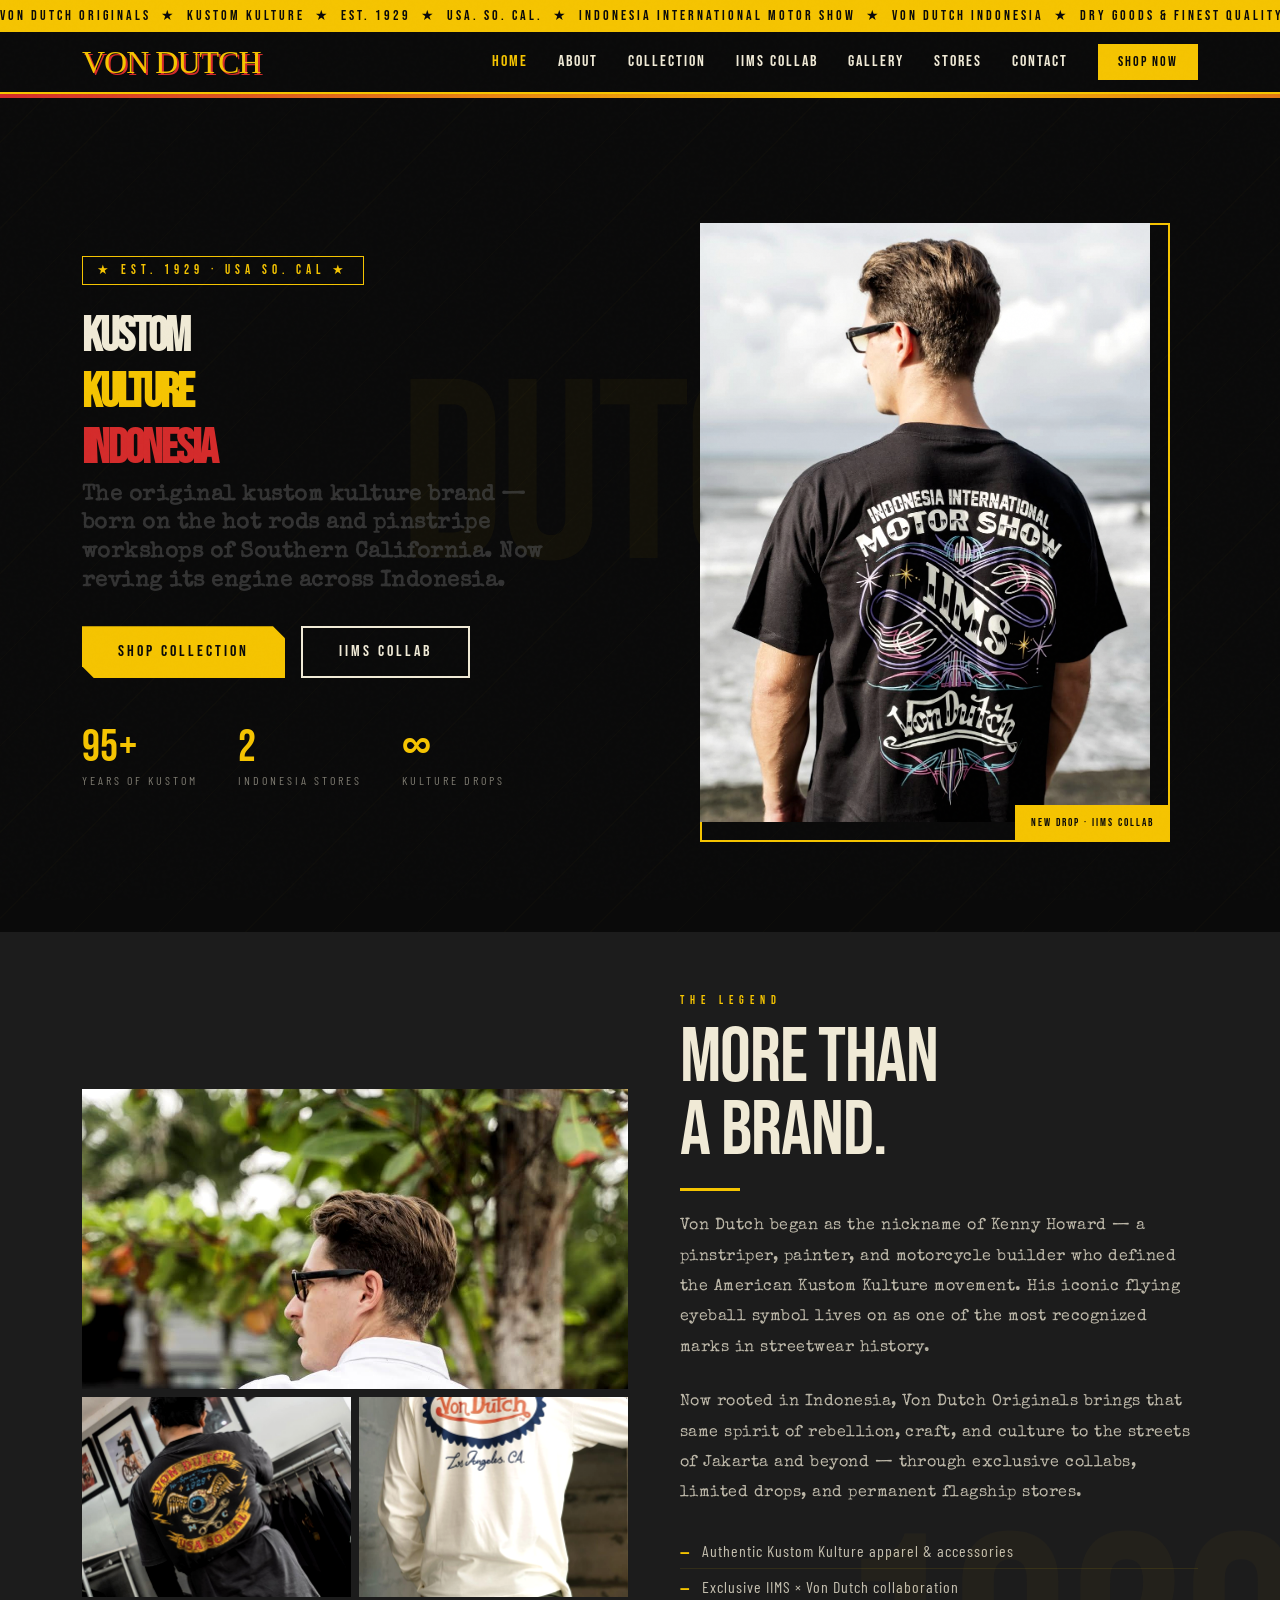
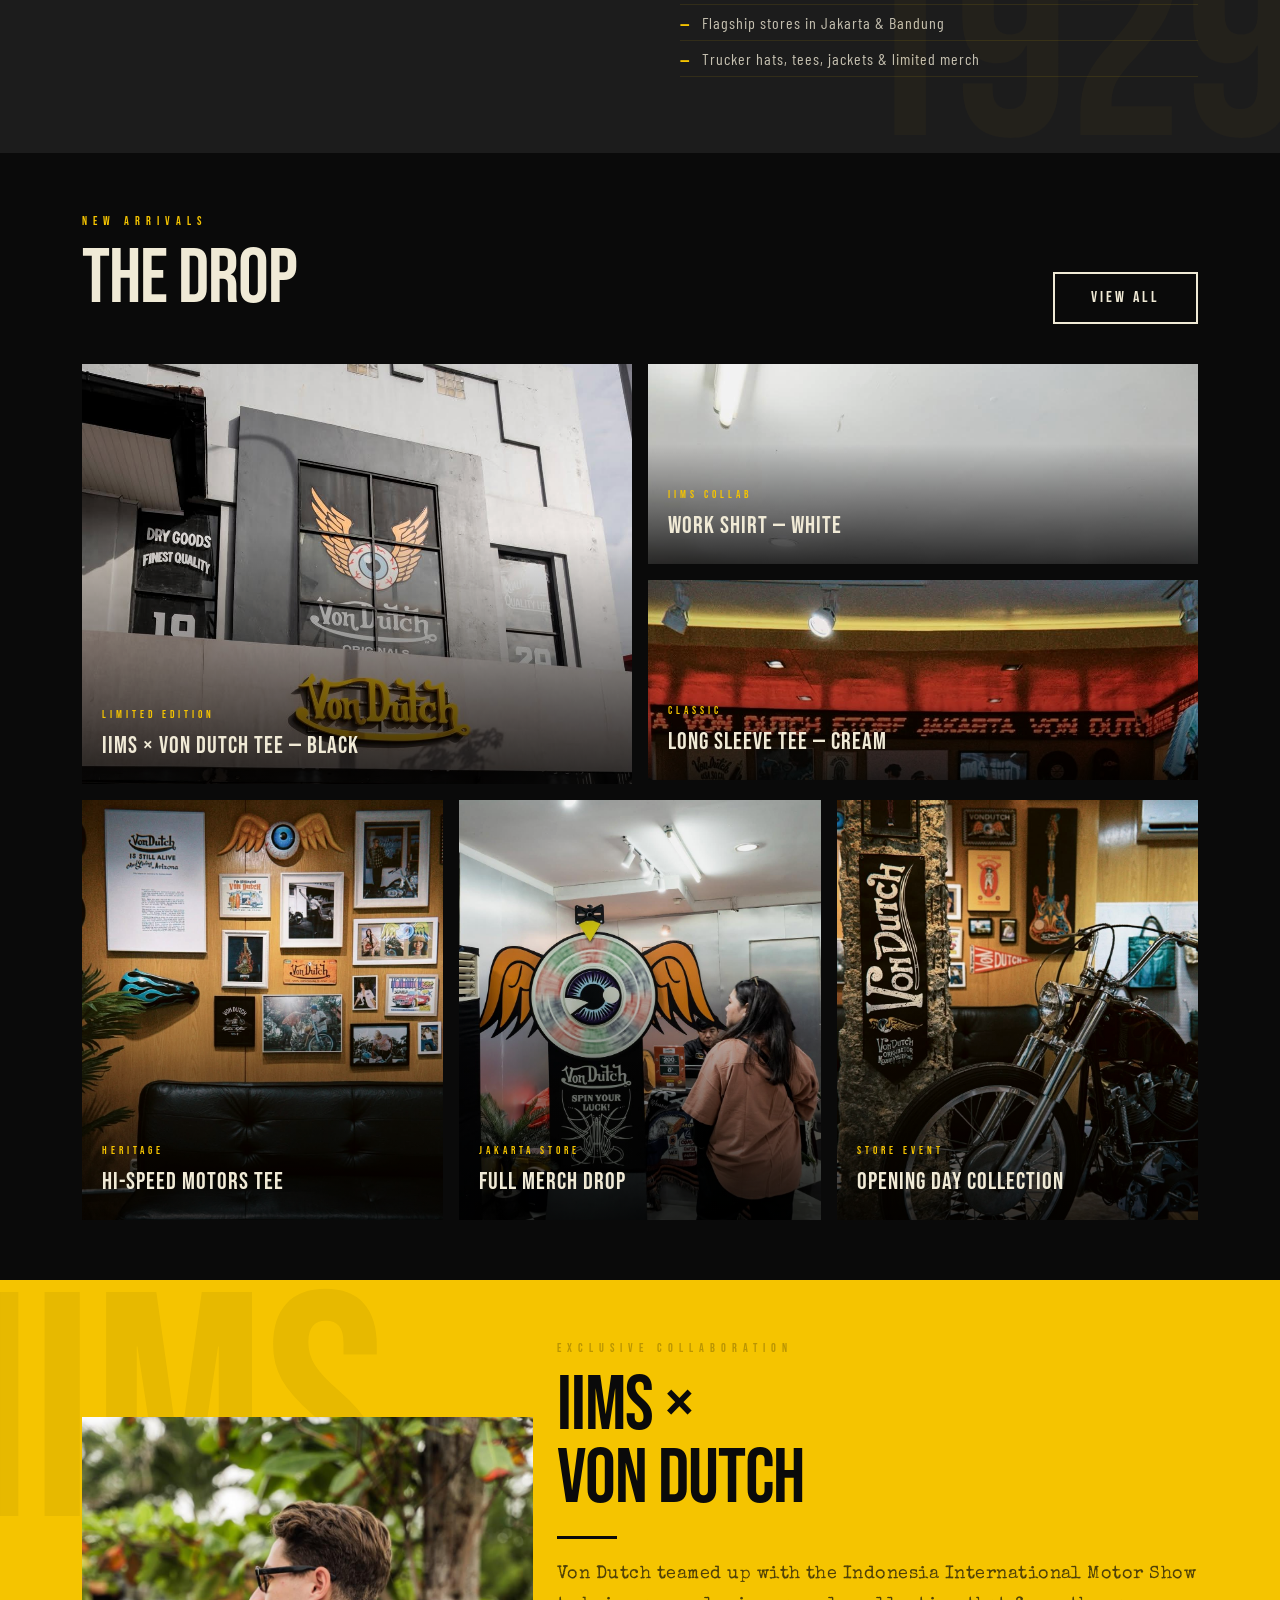
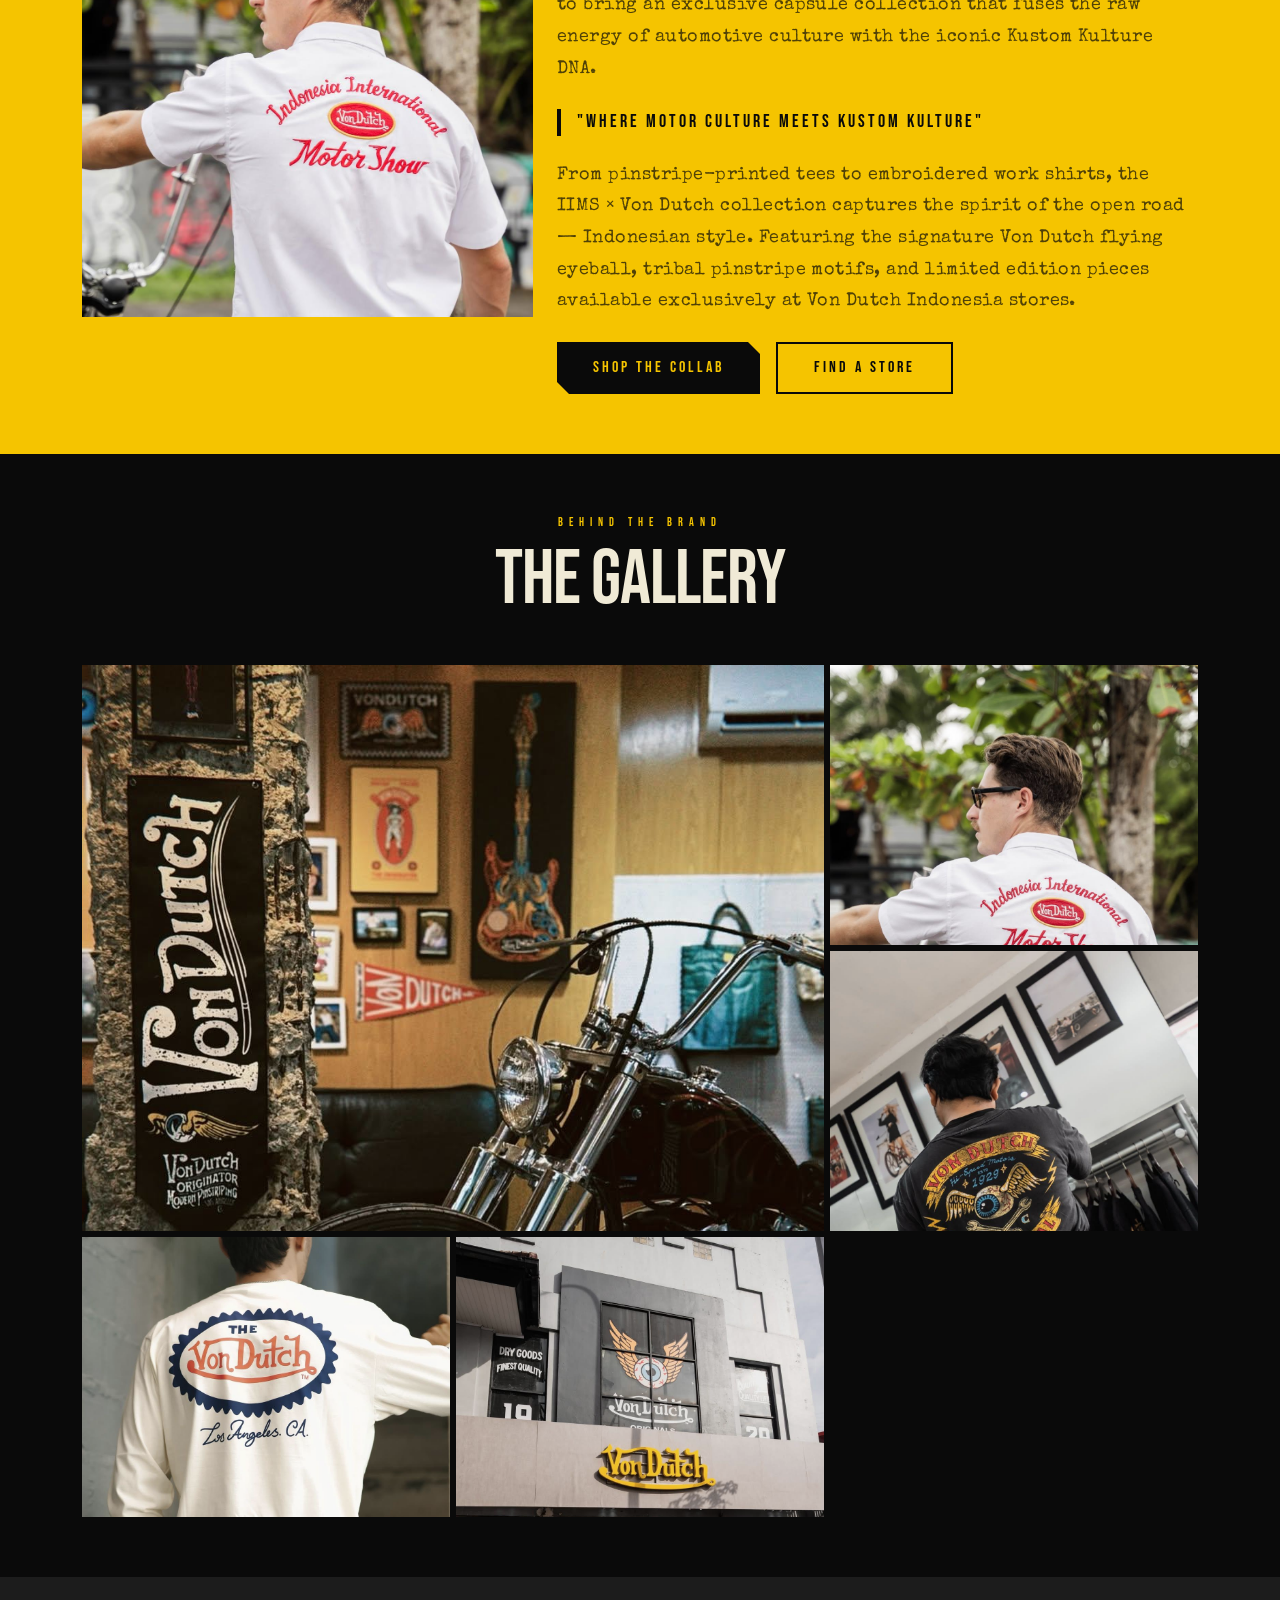
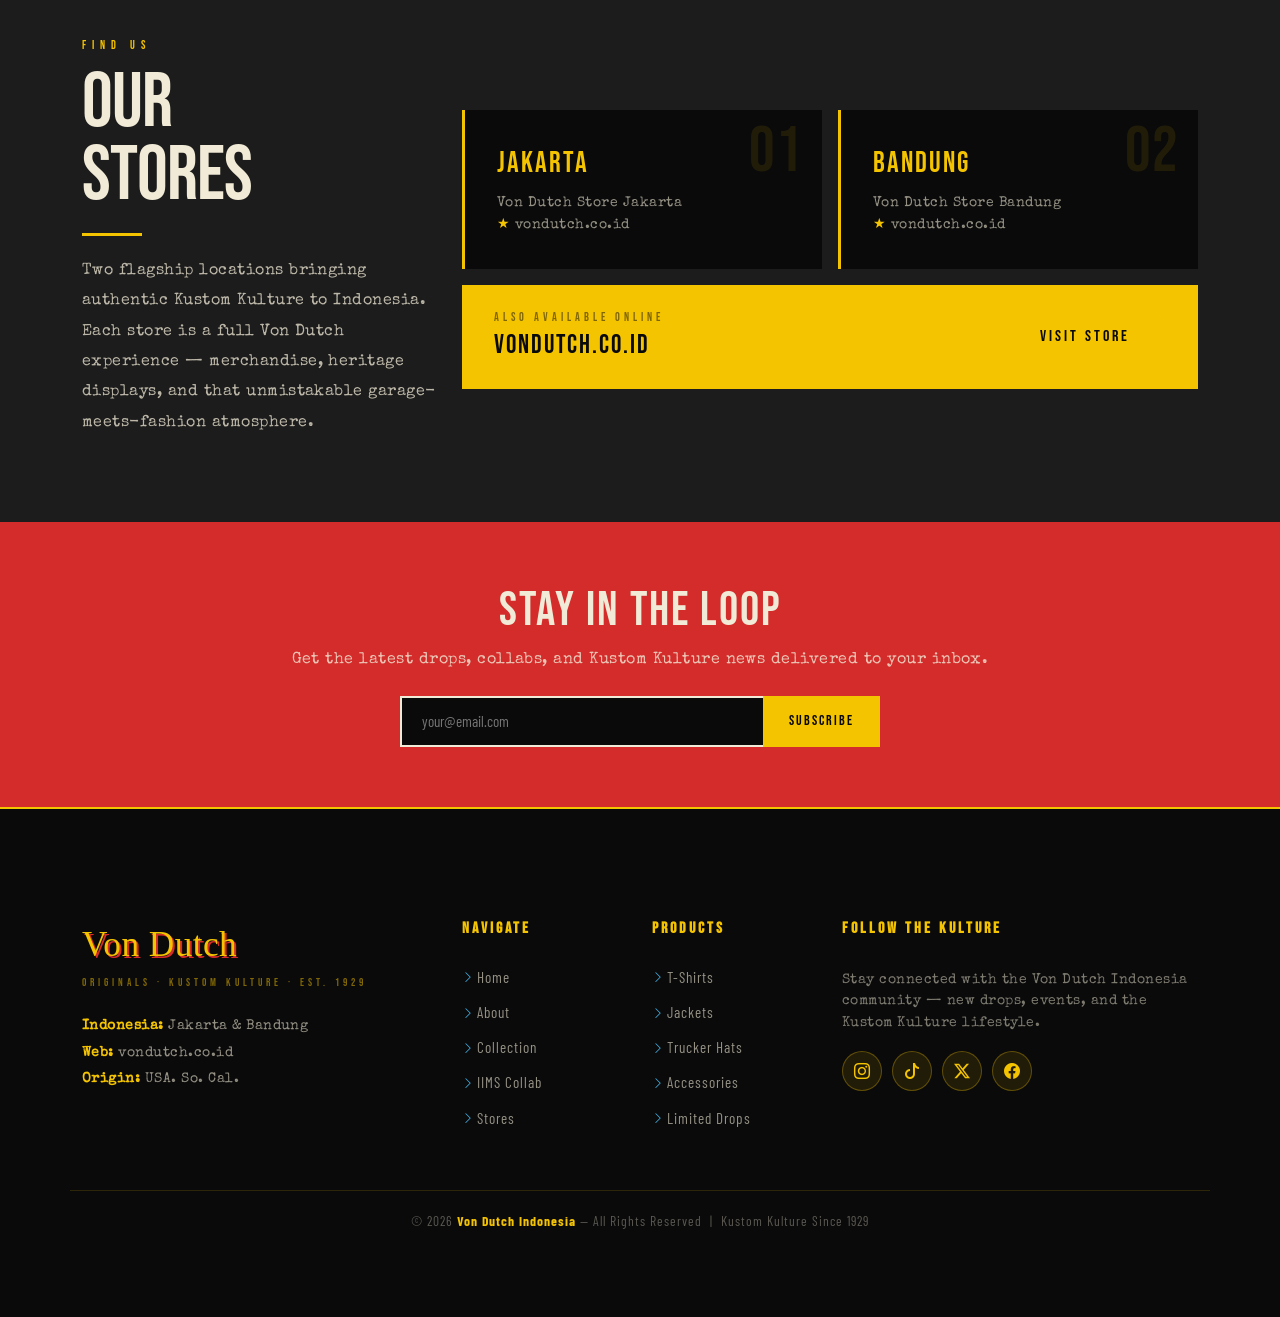
==== commit 4571fc40: "Tugas Pra ETS" ====
--- a/tugas_ets.html
+++ b/tugas_ets.html
@@ -122,14 +122,12 @@
           <div class="col-lg-6" data-aos="fade-right">
             <div class="about-img-grid">
               <img class="img-main"
-                src="assets/img/blog/art2.jpeg"
-                onerror="this.src='assets/img/about.jpg'" alt="Von Dutch Store Indonesia">
+                src="assets/img/blog/art2.jpeg">
               <img class="img-small"
-                src="assets/img/blog/art3.jpeg"
-                onerror="this.src='assets/img/about.jpg'" alt="Von Dutch Motorcycle Interior">
+                src="assets/img/blog/art3.jpeg">
               <img class="img-small"
                 src="assets/img/blog/art4.jpeg"
-                onerror="this.src='assets/img/about.jpg'" alt="Von Dutch Store Wall">
+                alt="Von Dutch Store Wall">
             </div>
           </div>
 
@@ -278,23 +276,23 @@
         </div>
         <div class="gallery-grid" data-aos="fade-up" data-aos-delay="100">
           <div class="gallery-item">
-            <img src="assets/img/blog/motor.jpeg"
+            <img src="assets/img/blog/motor.jpeg">
                 
           </div>
           <div class="gallery-item">
-            <img src="assets/img/blog/art2.jpeg"
+            <img src="assets/img/blog/art2.jpeg">
                 
           </div>
           <div class="gallery-item">
-            <img src="assets/img/blog/art3.jpeg"
+            <img src="assets/img/blog/art3.jpeg">
                 
           </div>
           <div class="gallery-item">
-            <img src="assets/img/blog/art4.jpeg"
+            <img src="assets/img/blog/art4.jpeg">
                 
           </div>
           <div class="gallery-item">
-            <img src="assets/img/blog/art5.jpeg"
+            <img src="assets/img/blog/store1.jpeg">
                
           </div>
         </div>
